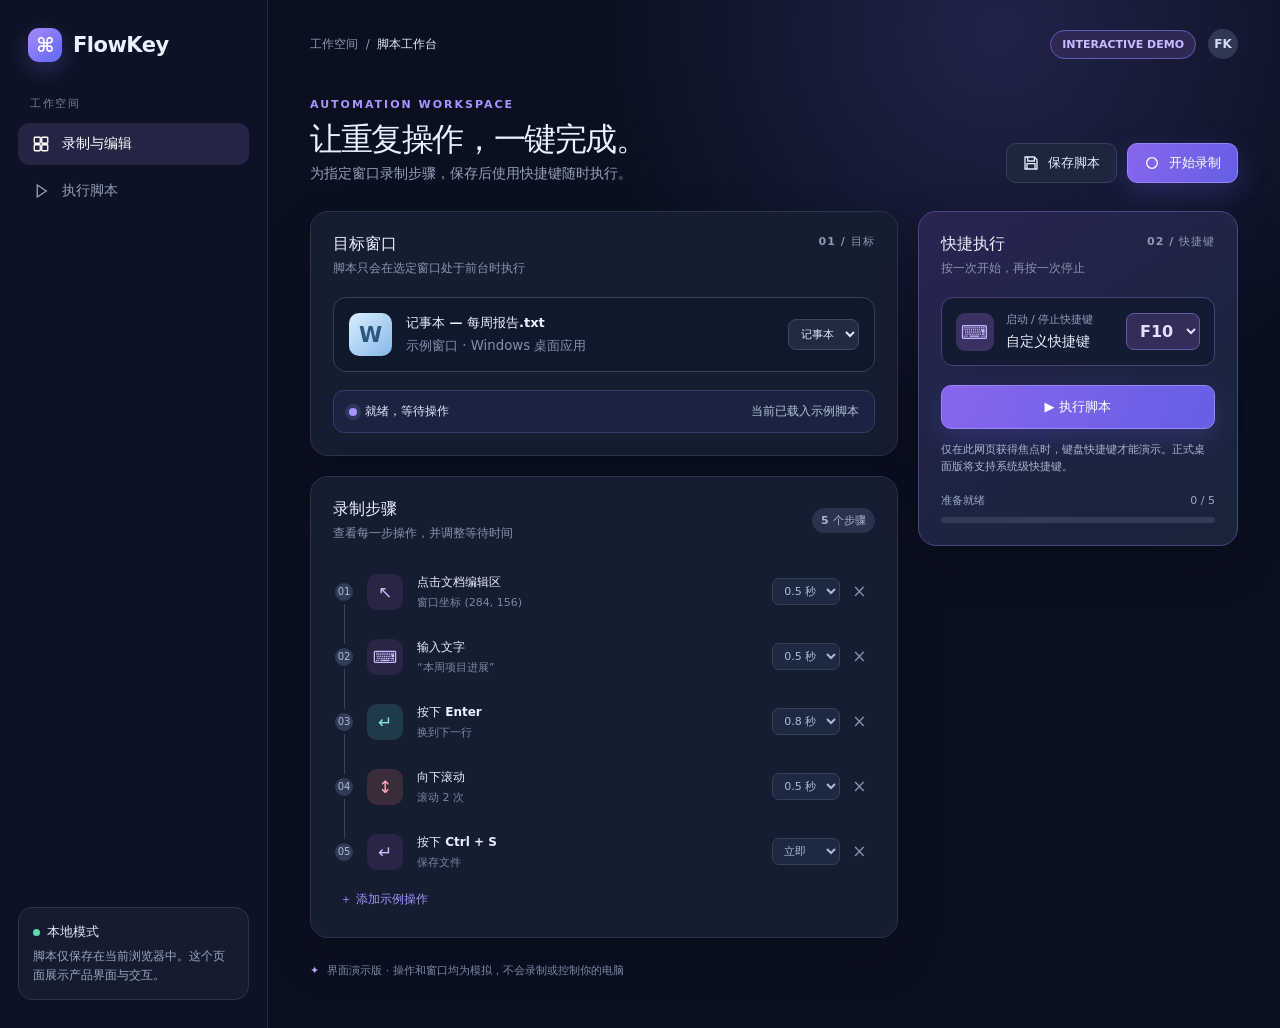
==== index.html @ 574c16bd "fix: capture cross-window key transitions without held-key repeats" ====
<!doctype html>
<html lang="zh-CN">
<head>
  <meta charset="utf-8">
  <meta name="viewport" content="width=device-width, initial-scale=1">
  <title>FlowKey · 窗口脚本录制 Demo</title>
  <style>
    :root{font-family:Inter,"Microsoft YaHei","PingFang SC",system-ui,sans-serif;color:#eaf0ff;background:#0b1020;font-synthesis:none}
    [hidden]{display:none!important}
    *{box-sizing:border-box}body{margin:0;min-width:320px}button,select,input{font:inherit}button{cursor:pointer}button:focus-visible,select:focus-visible,input:focus-visible{outline:2px solid #a793ff;outline-offset:3px}
    .app{min-height:100vh;display:grid;grid-template-columns:268px minmax(0,1fr);background:radial-gradient(circle at 78% 3%,#202349 0,transparent 28%),#0b1020}
    .sidebar{border-right:1px solid #232b42;padding:28px 18px;display:flex;flex-direction:column;background:#0d1324}
    .brand{display:flex;gap:11px;align-items:center;padding:0 10px 34px;font-size:21px;font-weight:800;letter-spacing:-.5px}.brand-icon{display:grid;place-items:center;width:34px;height:34px;border-radius:11px;background:linear-gradient(135deg,#a889ff,#5c69f2);box-shadow:0 8px 22px #7268e44d;color:white;font-size:20px}
    .nav-caption{color:#75809a;font-size:11px;font-weight:800;letter-spacing:1.5px;padding:0 12px 12px}.nav{display:flex;flex-direction:column;gap:5px}.nav button{border:0;background:transparent;color:#929eb7;text-align:left;padding:12px 14px;border-radius:11px;display:flex;align-items:center;gap:12px;font-size:14px}.nav button.active{color:#fff;background:#252444;font-weight:700}.nav button:hover{background:#1b2439;color:#fff}.nav svg{width:18px;height:18px;stroke:currentColor;fill:none;stroke-width:1.8}
    .sidebar-bottom{margin-top:auto;border:1px solid #2a344c;background:#151c30;border-radius:14px;padding:14px;color:#9aa6be;font-size:12px;line-height:1.6}.sidebar-bottom strong{display:block;color:#e7eafa;font-size:13px;margin-bottom:4px}.sidebar-bottom .dot{display:inline-block;width:7px;height:7px;border-radius:50%;background:#59dcb1;margin-right:7px}
    .sidebar-library{margin:25px 0 18px;min-height:0}.library-title{display:flex;align-items:center;justify-content:space-between;padding:0 10px 8px;color:#aeb9d0;font-size:12px;font-weight:800}.library-title button{border:1px solid #3e4869;background:#242d49;color:#d7c9ff;border-radius:8px;padding:3px 8px}.saved-scripts{display:flex;flex-direction:column;gap:5px;max-height:45vh;overflow:auto}.saved-script{width:100%;border:1px solid transparent;background:transparent;color:#a5b2cb;border-radius:10px;text-align:left;padding:10px 11px;cursor:pointer}.saved-script:hover{background:#1b2439;color:#fff}.saved-script.active{border-color:#6258a7;background:#292748;color:#f3efff}.saved-script strong{display:block;overflow:hidden;text-overflow:ellipsis;white-space:nowrap;font-size:12px}.saved-script small{display:block;color:#7888a7;margin-top:4px;font-size:10px}.library-empty{padding:11px;color:#7f8ca7;font-size:11px;line-height:1.5}.library-actions{display:flex;gap:6px;padding:8px 9px}.library-actions button{border:0;background:transparent;color:#a995ff;font-size:11px;cursor:pointer}
    main{max-width:1540px;width:100%;margin:auto;padding:29px 42px 50px}.topbar{display:flex;align-items:center;justify-content:space-between;margin-bottom:39px;color:#8b98b2;font-size:12px}.breadcrumb strong{color:#e9edfc;font-weight:600}.top-actions{display:flex;align-items:center;gap:12px}.demo-badge{border:1px solid #6259b5;color:#c9bcff;background:#2d2854;border-radius:100px;padding:7px 11px;font-size:11px;font-weight:700}.avatar{display:grid;place-items:center;width:30px;height:30px;border-radius:50%;background:#303954;color:#d4dcf4;font-weight:700}
    .title-row{display:flex;align-items:flex-end;justify-content:space-between;gap:22px;margin-bottom:28px}.eyebrow{color:#a995ff;font-size:11px;letter-spacing:2px;font-weight:800;text-transform:uppercase;margin:0 0 9px}h1{font-size:32px;letter-spacing:-1.4px;margin:0 0 7px;line-height:1.2}.subtitle{color:#95a1ba;font-size:14px;margin:0}.title-actions{display:flex;gap:10px;align-items:center}
    .button{height:40px;border:1px solid #364159;border-radius:10px;padding:0 16px;background:#1c263c;color:#e8edff;font-weight:700;font-size:13px;display:inline-flex;align-items:center;justify-content:center;gap:9px;white-space:nowrap;transition:transform .15s,background .15s,border-color .15s}.button:hover{transform:translateY(-1px);border-color:#6d73a5;background:#26324e}.button svg{width:16px;height:16px;stroke:currentColor;fill:none;stroke-width:2}.button.primary{background:linear-gradient(110deg,#8866ec,#645fe5);border-color:#9a85f7;color:#fff;box-shadow:0 10px 28px #6558e443}.button.primary:hover{background:linear-gradient(110deg,#9877fb,#7270f5)}.button.danger{background:#5d3046;border-color:#a5506e;color:#ffdce8}.button:disabled{opacity:.45;cursor:not-allowed;transform:none}
    .content{display:grid;grid-template-columns:minmax(0,1.65fr) minmax(300px,.9fr);gap:20px}.card{background:#151d30;border:1px solid #2a344b;border-radius:18px;box-shadow:0 20px 48px #05091438}.card.pad{padding:22px}.card-header{display:flex;align-items:flex-start;justify-content:space-between;gap:15px;margin-bottom:20px}.card-title{font-size:16px;font-weight:750;margin:0 0 5px}.card-note{font-size:12px;color:#8996af;margin:0}.card-label{font-size:11px;color:#8e9ab2;text-transform:uppercase;letter-spacing:1px;font-weight:750}
    .window-card{display:flex;align-items:center;gap:14px;background:#10192b;border:1px solid #35415a;border-radius:13px;padding:15px;margin-bottom:18px}.window-icon{width:43px;height:43px;border-radius:10px;background:linear-gradient(135deg,#d9edff,#84b9e9);color:#2d577d;display:grid;place-items:center;font-size:21px;font-weight:800}.window-meta{min-width:0;flex:1}.window-meta strong{display:block;font-size:13px;white-space:nowrap;overflow:hidden;text-overflow:ellipsis}.window-meta small{display:block;color:#8090ae;margin-top:5px}.window-card select{max-width:132px;background:#202b42;color:#dce6ff;border:1px solid #394964;border-radius:8px;padding:7px 8px;font-size:11px}
    .status-strip{display:flex;align-items:center;justify-content:space-between;gap:12px;padding:12px 15px;background:#1a2440;border:1px solid #333c6d;border-radius:11px;color:#b6c2dc;font-size:12px}.state-label{display:flex;align-items:center;gap:8px;font-weight:700;color:#e7eaff}.pulse{width:8px;height:8px;background:#a990ff;border-radius:50%;box-shadow:0 0 0 4px #a990ff27}.pulse.recording{background:#ff6b8a;box-shadow:0 0 0 4px #ff6b8a2e;animation:pulse 1.2s infinite}.pulse.running{background:#50dda9;box-shadow:0 0 0 4px #50dda92e;animation:pulse 1.2s infinite}@keyframes pulse{50%{opacity:.45;transform:scale(.8)}}
    .timeline{padding:22px}.timeline-top{display:flex;align-items:center;justify-content:space-between;margin-bottom:17px}.step-count{background:#29334b;color:#aab7d0;border-radius:100px;padding:5px 9px;font-size:11px;font-weight:700}.steps{display:flex;flex-direction:column;max-height:430px;overflow:auto;padding-right:3px}.step{display:grid;grid-template-columns:22px 38px minmax(0,1fr) auto;align-items:center;gap:12px;min-height:65px;position:relative}.step:before{content:"";position:absolute;width:1px;top:45px;bottom:-20px;left:11px;background:#37435d}.step:last-child:before{display:none}.step-number{width:22px;height:22px;border-radius:50%;background:#303b57;color:#adb9d0;font-size:10px;display:grid;place-items:center;z-index:1;border:2px solid #151d30}.step.current .step-number{background:#8a69f0;color:#fff}.step-icon{display:grid;place-items:center;width:36px;height:36px;border-radius:10px;color:#cdbdff;background:#292544;font-size:17px}.step:nth-child(3n) .step-icon{background:#1f3b49;color:#8ee4d2}.step:nth-child(4n) .step-icon{background:#3a2c3b;color:#ffabc1}.step-copy{min-width:0}.step-copy strong{display:block;font-size:12px;font-weight:700;white-space:nowrap;overflow:hidden;text-overflow:ellipsis}.step-copy small{display:block;color:#7988a6;margin-top:4px;font-size:11px}.step-tools{display:flex;align-items:center;gap:7px}.delay{border:1px solid #33415a;background:#1d2940;border-radius:7px;color:#aebbd3;font-size:11px;padding:5px 7px}.step-delete{border:0;color:#8390a9;background:none;font-size:17px;line-height:1;padding:5px}.step-delete:hover{color:#ff829e}
    .muted-link{border:0;background:transparent;color:#a995ff;font-weight:750;font-size:12px;padding:7px}.muted-link:hover{color:#d5c8ff}.empty{padding:32px;text-align:center;color:#8593ae;font-size:12px}
    .right{display:flex;flex-direction:column;gap:20px}.play-panel{background:linear-gradient(145deg,#292453,#1c2441 60%,#19243a);border-color:#4b467d}.hotkey-box{display:flex;align-items:center;gap:12px;background:#121b31;border:1px solid #494276;border-radius:12px;padding:14px;margin:19px 0}.hotkey-symbol{width:38px;height:38px;border-radius:9px;background:#393260;display:grid;place-items:center;color:#c7b5ff;font-size:19px}.hotkey-copy{flex:1}.hotkey-copy small{display:block;color:#919fbc;font-size:11px;margin-bottom:4px}.hotkey-copy strong{font-size:14px}.hotkey-box select{color:#e5dfff;background:#322d59;border:1px solid #62599f;padding:7px 9px;border-radius:8px;font-weight:700}.play-panel .button{width:100%;height:44px}.help{color:#a9b5cf;font-size:11px;line-height:1.55;margin:12px 0 0}
    .progress{display:flex;align-items:center;justify-content:space-between;margin-top:18px;font-size:11px;color:#99a9c7}.track{height:6px;border-radius:10px;background:#333b56;margin-top:9px;overflow:hidden}.track div{height:100%;width:0;background:linear-gradient(90deg,#8d6cf6,#60d8bd);border-radius:10px;transition:width .25s}
    .execution-layout{display:grid;grid-template-columns:minmax(0,1.45fr) minmax(300px,.8fr);gap:20px}.mode-grid{display:grid;grid-template-columns:repeat(3,minmax(0,1fr));gap:11px;margin:22px 0}.mode-choice{display:block;border:1px solid #35415a;border-radius:13px;background:#111a2e;padding:16px;cursor:pointer;min-height:108px}.mode-choice:has(input:checked){border-color:#a28cf9;background:#282548;box-shadow:0 0 0 1px #806aec55}.mode-choice input{accent-color:#a78bff}.mode-choice strong{display:block;margin:9px 0 4px;font-size:13px}.mode-choice small{color:#91a0bc;font-size:11px;line-height:1.4}.execution-fields{display:grid;grid-template-columns:1fr 1fr;gap:14px}.execution-fields label{display:block;color:#b6c3db;font-size:12px}.execution-fields input{display:block;width:100%;margin-top:8px;background:#1d2940;border:1px solid #44526d;color:#eaf0ff;border-radius:9px;padding:10px}.execution-fields input:disabled{opacity:.45}.execution-summary{padding:15px;background:#111a2e;border:1px solid #303d59;border-radius:11px;color:#b4c2dc;font-size:12px;line-height:1.6;margin-top:18px}.execution-script{padding:17px;border-radius:12px;border:1px solid #35415a;background:#10192b}.execution-script strong{display:block;font-size:16px}.execution-script small{display:block;color:#8897b3;margin-top:7px}.execution-window-picker{display:flex;align-items:center;gap:9px;margin-top:13px}.execution-window-picker select{min-width:0;flex:1;background:#202b42;color:#eaf0ff;border:1px solid #44526d;border-radius:9px;padding:9px}.execution-message{margin:13px 0 0;color:#c9d5ec;font-size:12px;line-height:1.5}.cycle-status{margin-top:18px;padding:14px;border-radius:11px;background:#151c32;color:#c9d4eb;font-size:12px}.cycle-status strong{display:block;font-size:16px;margin-top:5px;color:#e9e4ff}.compact-plan{color:#c4b5ff;font-size:12px;margin:12px 0}.execution-hotkey{width:100%;background:#322d59;color:#fff;border:1px solid #62599f;border-radius:9px;padding:9px;margin:14px 0}
    .flow-row{display:flex;align-items:flex-start;gap:11px;padding:10px 0}.flow-num{display:grid;place-items:center;background:#2a344d;border-radius:8px;width:25px;height:25px;flex:none;color:#c7b8ff;font-size:11px;font-weight:800}.flow-row strong{display:block;font-size:12px}.flow-row small{display:block;color:#8492ad;margin-top:3px;font-size:11px}.info{border-top:1px solid #2d3750;padding-top:14px;margin-top:10px;color:#8f9fba;font-size:11px;line-height:1.55}
    .footer-note{display:flex;align-items:center;gap:8px;color:#7989a6;font-size:11px;margin-top:25px}.footer-note span{color:#b5a5ff}.toast{position:fixed;bottom:25px;right:25px;background:#293751;color:#f2f5ff;border:1px solid #62759b;box-shadow:0 16px 35px #0007;border-radius:11px;padding:12px 17px;font-size:12px;z-index:10;opacity:0;transform:translateY(10px);pointer-events:none;transition:.2s}.toast.show{opacity:1;transform:none}
    .execution-layout{align-items:start}.execution-main{display:flex;flex-direction:column;gap:20px}.execution-plan .mode-grid{margin-top:0}.current-action{margin:0 0 15px;padding:14px 16px;border:1px solid #635592;background:#2a254a;border-radius:12px}.current-action strong{display:block;color:#e4d9ff;font-size:13px;line-height:1.55;margin-top:6px;overflow-wrap:anywhere}.execution-steps{max-height:380px}.execution-steps .step{padding:8px 10px;border-radius:10px;border:1px solid transparent;margin-bottom:4px;grid-template-columns:24px 36px minmax(0,1fr) auto}.execution-steps .step:before{display:none}.execution-steps .step.current{background:#332b56;border-color:#9f85ec;box-shadow:inset 3px 0 0 #b39bff}.execution-steps .step.current .step-copy strong{color:#f6eeff}.execution-steps .step-copy small{overflow-wrap:anywhere;white-space:normal;line-height:1.5}.execution-delay,.step-interval{color:#a7b6d0;font-size:10px;white-space:nowrap}.optional-target{margin-top:12px}.optional-target summary{font-size:11px;color:#a995ff;cursor:pointer}.nav button:disabled,.saved-script:disabled{opacity:.5;cursor:not-allowed}.mode-choice:has(input:disabled){opacity:.55;cursor:default}
    .recording-target-config{margin:0 0 16px}.recording-target-config label{display:block;font-size:12px;font-weight:700;color:#ccd6ed;margin-bottom:8px}.recording-target-config input,.recording-name-dialog input{width:100%;background:#10192b;border:1px solid #536183;border-radius:10px;color:#edf2ff;padding:11px 12px}.recording-target-config small{display:block;margin-top:8px;font-size:11px;color:#90a0bd;line-height:1.55}.recording-name-dialog{width:min(440px,calc(100vw - 32px));border:1px solid #7763b3;border-radius:18px;padding:26px;background:#182138;color:#ecf0ff;box-shadow:0 25px 80px #0009}.recording-name-dialog::backdrop{background:#050917b8}.recording-name-dialog h2{margin:0 0 12px;font-size:22px}.recording-name-dialog p{font-size:13px;line-height:1.65;color:#abb9d3}.recording-name-dialog label{display:block;font-size:12px;margin-bottom:8px}.recording-name-dialog .button{width:100%;margin-top:15px}.naming-error{min-height:20px;color:#ffabc1!important;margin-bottom:0!important}.step-tools .step-interval{min-width:85px;text-align:right}
    @media(max-width:1050px){main{padding:25px}.content,.execution-layout{grid-template-columns:1fr}.right{display:grid;grid-template-columns:1fr}.sidebar{width:220px;padding:22px 12px}.app{grid-template-columns:220px minmax(0,1fr)}.brand{padding:0 8px 27px}.nav button{padding:11px 9px}.sidebar-bottom{display:none}.saved-scripts{max-height:35vh}.topbar{margin-bottom:27px}}
    @media(max-width:650px){.app{display:block}.sidebar{width:auto;height:auto;border-right:0;border-bottom:1px solid #232b42;flex-direction:column;align-items:stretch;padding:10px 14px}.brand{padding:0 0 10px;margin-right:16px}.brand span{display:inline}.nav{flex-direction:row}.nav button{padding:10px}.sidebar-library{display:block;margin:8px 0}.saved-scripts{max-height:130px}.topbar{display:none}main{padding:24px 15px}.title-row{display:block}.title-actions{margin-top:18px;flex-wrap:wrap}.right{display:flex}.mode-grid,.execution-fields{grid-template-columns:1fr}.window-card{flex-wrap:wrap}.window-card select{max-width:none;width:100%}h1{font-size:27px}.card.pad,.timeline{padding:18px}.step{grid-template-columns:22px 32px minmax(0,1fr) auto;gap:7px}.step-icon{width:31px;height:31px}.step-copy strong{max-width:140px}}
  </style>
</head>
<body>
  <div class="app">
    <aside class="sidebar" aria-label="主导航">
      <div class="brand"><div class="brand-icon">⌘</div><span>FlowKey</span></div>
      <div class="nav-caption">工作空间</div>
      <nav class="nav">
        <button class="active" id="nav-editor" type="button" aria-current="page"><svg viewBox="0 0 24 24"><rect x="3" y="3" width="8" height="8" rx="1"/><rect x="13" y="3" width="8" height="8" rx="1"/><rect x="3" y="13" width="8" height="8" rx="1"/><rect x="13" y="13" width="8" height="8" rx="1"/></svg><span>录制与编辑</span></button>
        <button id="nav-execution" type="button" data-toast="执行设置请在桌面版打开。"><svg viewBox="0 0 24 24"><path d="m7 4 12 8-12 8V4Z"/></svg><span>执行脚本</span></button>
      </nav>
      <div class="sidebar-library" id="sidebar-library" hidden><div class="library-title"><span>已保存脚本</span><span id="library-count">0</span></div><div class="saved-scripts" id="saved-scripts"></div><div class="library-actions"><button id="delete-script" type="button">删除当前脚本</button></div></div>
      <div class="sidebar-bottom"><strong><span class="dot"></span>本地模式</strong>脚本仅保存在当前浏览器中。这个页面展示产品界面与交互。</div>
    </aside>
    <main>
      <div class="topbar"><div class="breadcrumb">工作空间&nbsp; / &nbsp;<strong>脚本工作台</strong></div><div class="top-actions"><span class="demo-badge">INTERACTIVE DEMO</span><span class="avatar">FK</span></div></div>
      <div id="workspace-view"><div class="title-row">
        <div><p class="eyebrow">AUTOMATION WORKSPACE</p><h1>让重复操作，一键完成。</h1><p class="subtitle" id="recording-subtitle">为指定窗口录制步骤，保存后使用快捷键随时执行。</p></div>
        <div class="title-actions"><button class="button" id="new-editor-script" type="button" hidden>＋ 新建脚本</button><button class="button" id="load-button" type="button" hidden>重新载入</button><button class="button" id="save-button" type="button"><svg viewBox="0 0 24 24"><path d="M5 3h12l4 4v14H3V3h2Zm2 0v6h10V3M6 21v-8h12v8"/></svg>保存脚本</button><button class="button" id="restart-admin" type="button" hidden>以管理员模式重新开启</button><button class="button" id="finish-button" type="button" hidden>结束录制</button><button class="button" id="pause-button" type="button" hidden>暂停录制</button><button class="button primary" id="record-button" type="button"><svg viewBox="0 0 24 24"><circle cx="12" cy="12" r="8"/></svg><span>开始录制</span></button></div>
      </div>
      <div class="content">
        <div>
          <section class="card pad" aria-labelledby="target-title">
            <div class="card-header"><div><h2 class="card-title" id="target-title">目标窗口</h2><p class="card-note" id="recording-target-note">脚本只会在选定窗口处于前台时执行</p></div><span class="card-label">01 / 目标</span></div>
            <div class="recording-target-config" id="recording-target-config" hidden><label for="recording-window-title">要录制的窗口名称</label><input id="recording-window-title" type="text" list="recording-window-options" maxlength="1024" autocomplete="off" aria-describedby="recording-window-hint" placeholder="输入或选择完整窗口名称"><datalist id="recording-window-options"></datalist><small id="recording-window-hint">名称须与窗口标题完全一致（包括空格和标点）。设置后切到该窗口，按快捷键开始或结束录制。</small></div>
            <div class="window-card" id="recording-window-card"><div class="window-icon" aria-hidden="true">W</div><div class="window-meta"><strong id="window-name">记事本 — 每周报告.txt</strong><small>示例窗口 · Windows 桌面应用</small></div><select id="window-select" aria-label="选择示例窗口"><option value="记事本 — 每周报告.txt">记事本</option><option value="浏览器 — 工作台">浏览器</option><option value="Excel — 任务清单.xlsx">Excel</option></select><button class="muted-link" id="refresh-windows" type="button" hidden>刷新</button></div>
            <div id="script-name-row" hidden style="margin-bottom:16px;color:#9ba9c2;font-size:12px"><label for="script-name">脚本名称</label> <input id="script-name" maxlength="100" style="margin-left:10px;background:#202b42;color:#eaf0ff;border:1px solid #394964;border-radius:8px;padding:6px 9px" /></div>
            <p id="recording-access-warning" role="alert" hidden></p><div class="status-strip"><div class="state-label"><span class="pulse" id="status-dot"></span><span id="status-text">就绪，等待操作</span></div><span id="status-hint">当前已载入示例脚本</span></div>
          </section>
          <section class="card timeline" aria-labelledby="steps-title" style="margin-top:20px">
            <div class="timeline-top"><div><h2 class="card-title" id="steps-title">录制步骤</h2><p class="card-note">查看每一步操作，并调整等待时间</p></div><span class="step-count" id="step-count">0 个步骤</span></div>
            <div class="steps" id="steps" aria-live="polite"></div>
            <button class="muted-link" id="add-step" type="button">＋ 添加示例操作</button><button class="muted-link" id="add-text" type="button" hidden>＋ 添加文字步骤</button>
          </section>
        </div>
        <div class="right">
          <section class="card pad play-panel" aria-labelledby="run-title">
            <div class="card-header"><div><h2 class="card-title" id="run-title">快捷执行</h2><p class="card-note" id="recording-shortcut-note">按一次开始，再按一次停止</p></div><span class="card-label">02 / 快捷键</span></div>
            <div class="hotkey-box"><div class="hotkey-symbol">⌨</div><div class="hotkey-copy"><small>启动 / 停止快捷键</small><strong>自定义快捷键</strong></div><select id="hotkey-select" aria-label="选择执行快捷键"><option>F10</option><option>F12</option><option>F8</option><option>F9</option></select></div>
            <p class="compact-plan" id="plan-summary" hidden>单次执行</p><button class="button primary" id="run-button" type="button">▶&nbsp; 执行脚本</button><button class="muted-link" id="open-execution" type="button" hidden>调整执行方式与间隔 →</button><p class="help">仅在此网页获得焦点时，键盘快捷键才能演示。正式桌面版将支持系统级快捷键。</p>
            <div id="recording-progress"><div class="progress"><span id="progress-label">准备就绪</span><span id="progress-fraction">0 / 0</span></div><div class="track"><div id="progress-fill"></div></div></div>
          </section>
        </div>
      </div></div>
      <div id="execution-view" hidden>
        <div class="title-row"><div><p class="eyebrow">RUN WORKSPACE</p><h1>执行脚本</h1><p class="subtitle">从左侧选择脚本，在目标窗口按快捷键启动；每个执行步骤都会即时高亮。</p></div><div class="title-actions"><button class="button primary" id="execution-start" type="button">▶ 开始执行</button></div></div>
        <div class="execution-layout">
          <div class="execution-main">
          <section class="card timeline" aria-labelledby="execution-steps-title">
            <div class="timeline-top"><div><h2 class="card-title" id="execution-steps-title">执行步骤</h2><p class="card-note" id="execution-script-name">请选择已保存的脚本</p></div><span class="step-count" id="execution-step-count">0 个步骤</span></div>
            <div class="current-action" role="status" aria-live="polite"><span class="card-label">当前动作</span><strong id="execution-current-action">等待选择脚本</strong></div>
            <div class="steps execution-steps" id="execution-steps" aria-label="脚本执行步骤"></div>
          </section>
          <section class="card pad execution-plan" aria-labelledby="execution-title"><div class="card-header"><div><h2 class="card-title" id="execution-title">运行方式</h2><p class="card-note">调整后自动应用于当前脚本</p></div><span class="card-label">执行设置</span></div>
            <div class="mode-grid" role="radiogroup" aria-label="执行方式">
              <label class="mode-choice"><input id="mode-once" type="radio" name="execution-mode" value="Once" checked><strong>只执行一次</strong><small>从第一步到最后一步，完成后停止。</small></label>
              <label class="mode-choice"><input id="mode-count" type="radio" name="execution-mode" value="Count"><strong>指定次数</strong><small>按设定次数运行，每轮从头开始。</small></label>
              <label class="mode-choice"><input id="mode-continuous" type="radio" name="execution-mode" value="Continuous"><strong>持续执行</strong><small>重复运行，直到再次按快捷键停止。</small></label>
            </div>
            <div class="execution-fields"><label for="repeat-count">执行次数<input id="repeat-count" type="number" min="1" max="10000" value="1"></label><label for="repeat-interval">轮次间隔（毫秒）<input id="repeat-interval" type="number" min="100" max="60000" step="100" value="1000"></label></div>
            <div class="execution-summary" id="execution-description">脚本将执行一次。</div>
          </section>
          </div>
          <section class="card pad play-panel" aria-labelledby="execution-shortcut-title"><div class="card-header"><div><h2 class="card-title" id="execution-shortcut-title">快捷键与进度</h2><p class="card-note">按一次启动，再按一次停止</p></div><span class="card-label">02 / 控制</span></div>
            <label class="card-label" for="execution-hotkey">当前脚本快捷键</label><select id="execution-hotkey" class="execution-hotkey" aria-label="执行快捷键"><option>F10</option><option>F8</option><option>F9</option><option>F11</option></select>
            <div class="execution-script"><small id="execution-target">在目标窗口按快捷键，即可确认窗口并执行</small><details class="optional-target"><summary>手动指定目标窗口（可选）</summary><div class="execution-window-picker"><select id="execution-window-select" aria-label="选择执行目标窗口"><option value="">自动使用快捷键所在窗口</option></select><button class="muted-link" id="execution-refresh-windows" type="button">刷新</button></div></details><p class="execution-message" id="execution-message" role="status" aria-live="polite"></p></div>
            <p class="help" id="execution-help">在目标窗口按快捷键开始，再按一次停止。</p><div class="cycle-status"><span>当前轮次</span><strong id="cycle-number">—</strong></div>
            <div class="progress"><span id="execution-progress-label">准备就绪</span><span id="execution-progress-fraction">0 / 0</span></div><div class="track"><div id="execution-progress-fill"></div></div>
          </section>
        </div>
      </div>
      <div class="footer-note"><span>✦</span> 界面演示版 · 操作和窗口均为模拟，不会录制或控制你的电脑</div>
    </main>
  </div>
  <dialog id="recording-name-dialog" class="recording-name-dialog" aria-labelledby="recording-name-title" aria-describedby="recording-name-description"><h2 id="recording-name-title">为录制脚本命名</h2><p id="recording-name-description">录制已结束。请输入脚本名称并确认，保存后即可在脚本库中执行。</p><label for="recording-name-input">脚本名称</label><input id="recording-name-input" type="text" maxlength="100" autocomplete="off" placeholder="例如：每日报表填写" aria-describedby="recording-name-error"><p id="recording-name-error" class="naming-error" role="alert"></p><button id="recording-name-confirm" class="button primary" type="button">确认并保存</button><button id="recording-name-discard" class="muted-link" type="button">放弃本次录制</button></dialog>
  <div class="toast" id="toast" role="status" aria-live="polite"></div>
  <script src="app.js"></script>
  <script src="desktop.js"></script>
</body>
</html>
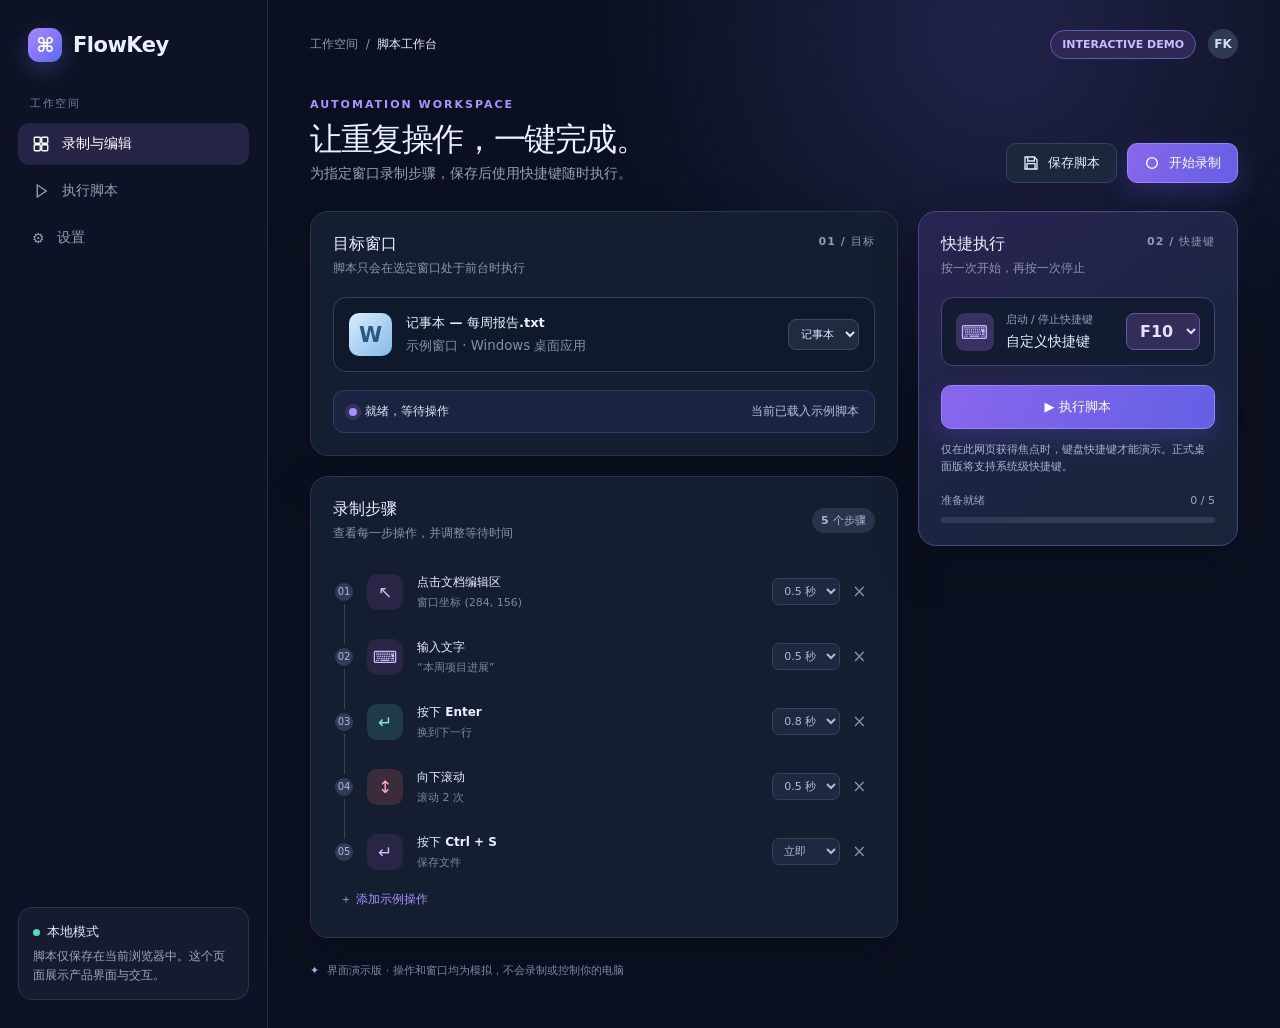
==== commit 4e58a363: "feat: configure execution window switching and return flow" ====
--- a/index.html
+++ b/index.html
@@ -41,6 +41,7 @@
       <nav class="nav">
         <button class="active" id="nav-editor" type="button" aria-current="page"><svg viewBox="0 0 24 24"><rect x="3" y="3" width="8" height="8" rx="1"/><rect x="13" y="3" width="8" height="8" rx="1"/><rect x="3" y="13" width="8" height="8" rx="1"/><rect x="13" y="13" width="8" height="8" rx="1"/></svg><span>录制与编辑</span></button>
         <button id="nav-execution" type="button" data-toast="执行设置请在桌面版打开。"><svg viewBox="0 0 24 24"><path d="m7 4 12 8-12 8V4Z"/></svg><span>执行脚本</span></button>
+        <button id="nav-settings" type="button"><span aria-hidden="true">⚙</span><span>设置</span></button>
       </nav>
       <div class="sidebar-library" id="sidebar-library" hidden><div class="library-title"><span>已保存脚本</span><span id="library-count">0</span></div><div class="saved-scripts" id="saved-scripts"></div><div class="library-actions"><button id="delete-script" type="button">删除当前脚本</button></div></div>
       <div class="sidebar-bottom"><strong><span class="dot"></span>本地模式</strong>脚本仅保存在当前浏览器中。这个页面展示产品界面与交互。</div>
@@ -96,12 +97,32 @@
           </div>
           <section class="card pad play-panel" aria-labelledby="execution-shortcut-title"><div class="card-header"><div><h2 class="card-title" id="execution-shortcut-title">快捷键与进度</h2><p class="card-note">按一次启动，再按一次停止</p></div><span class="card-label">02 / 控制</span></div>
             <label class="card-label" for="execution-hotkey">当前脚本快捷键</label><select id="execution-hotkey" class="execution-hotkey" aria-label="执行快捷键"><option>F10</option><option>F8</option><option>F9</option><option>F11</option></select>
-            <div class="execution-script"><small id="execution-target">在目标窗口按快捷键，即可确认窗口并执行</small><details class="optional-target"><summary>手动指定目标窗口（可选）</summary><div class="execution-window-picker"><select id="execution-window-select" aria-label="选择执行目标窗口"><option value="">自动使用快捷键所在窗口</option></select><button class="muted-link" id="execution-refresh-windows" type="button">刷新</button></div></details><p class="execution-message" id="execution-message" role="status" aria-live="polite"></p></div>
+            <div class="execution-script"><small id="execution-target">在目标窗口按快捷键，即可确认窗口并执行</small><details class="optional-target" id="execution-optional-target"><summary>手动指定目标窗口（可选）</summary><div class="execution-window-picker"><select id="execution-window-select" aria-label="选择执行目标窗口"><option value="">自动使用快捷键所在窗口</option></select><button class="muted-link" id="execution-refresh-windows" type="button">刷新</button></div></details><p class="execution-message" id="execution-message" role="status" aria-live="polite"></p></div>
             <p class="help" id="execution-help">在目标窗口按快捷键开始，再按一次停止。</p><div class="cycle-status"><span>当前轮次</span><strong id="cycle-number">—</strong></div>
             <div class="progress"><span id="execution-progress-label">准备就绪</span><span id="execution-progress-fraction">0 / 0</span></div><div class="track"><div id="execution-progress-fill"></div></div>
           </section>
         </div>
       </div>
+      <section id="settings-view" hidden aria-labelledby="settings-title">
+        <div class="title-row"><div><p class="eyebrow">PREFERENCES</p><h1 id="settings-title">设置</h1><p class="subtitle">让脚本按你的习惯开始与结束。设置适用于所有脚本。</p></div></div>
+        <section class="card pad" aria-labelledby="flow-title">
+          <div class="card-header"><div><h2 class="card-title" id="flow-title">执行时的窗口切换</h2><p class="card-note">分别选择开始与结束方式，自由组合。</p></div></div>
+          <h3 class="card-title">开始执行时</h3>
+          <div class="mode-grid" style="grid-template-columns:repeat(2,minmax(0,1fr))" role="radiogroup" aria-label="开始执行时">
+            <label class="mode-choice"><input id="flow-manual" type="radio" name="flow-start" checked><strong>我来切换窗口</strong><small>按开始执行后等待，切到目标窗口才运行。</small></label>
+            <label class="mode-choice"><input id="flow-auto" type="radio" name="flow-start"><strong>自动切到指定窗口</strong><small>按开始执行，FlowKey 帮你切换并运行。</small></label>
+          </div>
+          <div id="flow-target-panel" class="execution-script" hidden><label for="flow-target">指定窗口</label><div class="execution-window-picker"><select id="flow-target"><option value="">请选择已打开的窗口</option></select><button class="muted-link" id="flow-refresh" type="button">刷新窗口</button></div><p class="card-note" id="flow-target-note">请先打开要操作的程序。</p></div>
+          <h3 class="card-title" style="margin-top:26px">执行结束或停止后</h3>
+          <div class="mode-grid" style="grid-template-columns:repeat(2,minmax(0,1fr))" role="radiogroup" aria-label="执行结束后">
+            <label class="mode-choice"><input id="flow-return" type="radio" name="flow-end"><strong>回到 FlowKey</strong><small>查看执行结果，方便继续操作。</small></label>
+            <label class="mode-choice"><input id="flow-stay" type="radio" name="flow-end" checked><strong>保持当前窗口</strong><small>结束后不切换，继续使用目标程序。</small></label>
+          </div>
+          <div class="execution-summary" style="margin-top:24px"><strong>你的操作流程</strong><p id="flow-preview" aria-live="polite"></p></div>
+          <p class="card-note" id="flow-save-status" role="status"></p>
+          <p class="card-note">持续执行会在按停止后按此设置处理。目标窗口关闭或切换失败时，不会向其他窗口发送按键。</p>
+        </section>
+      </section>
       <div class="footer-note"><span>✦</span> 界面演示版 · 操作和窗口均为模拟，不会录制或控制你的电脑</div>
     </main>
   </div>
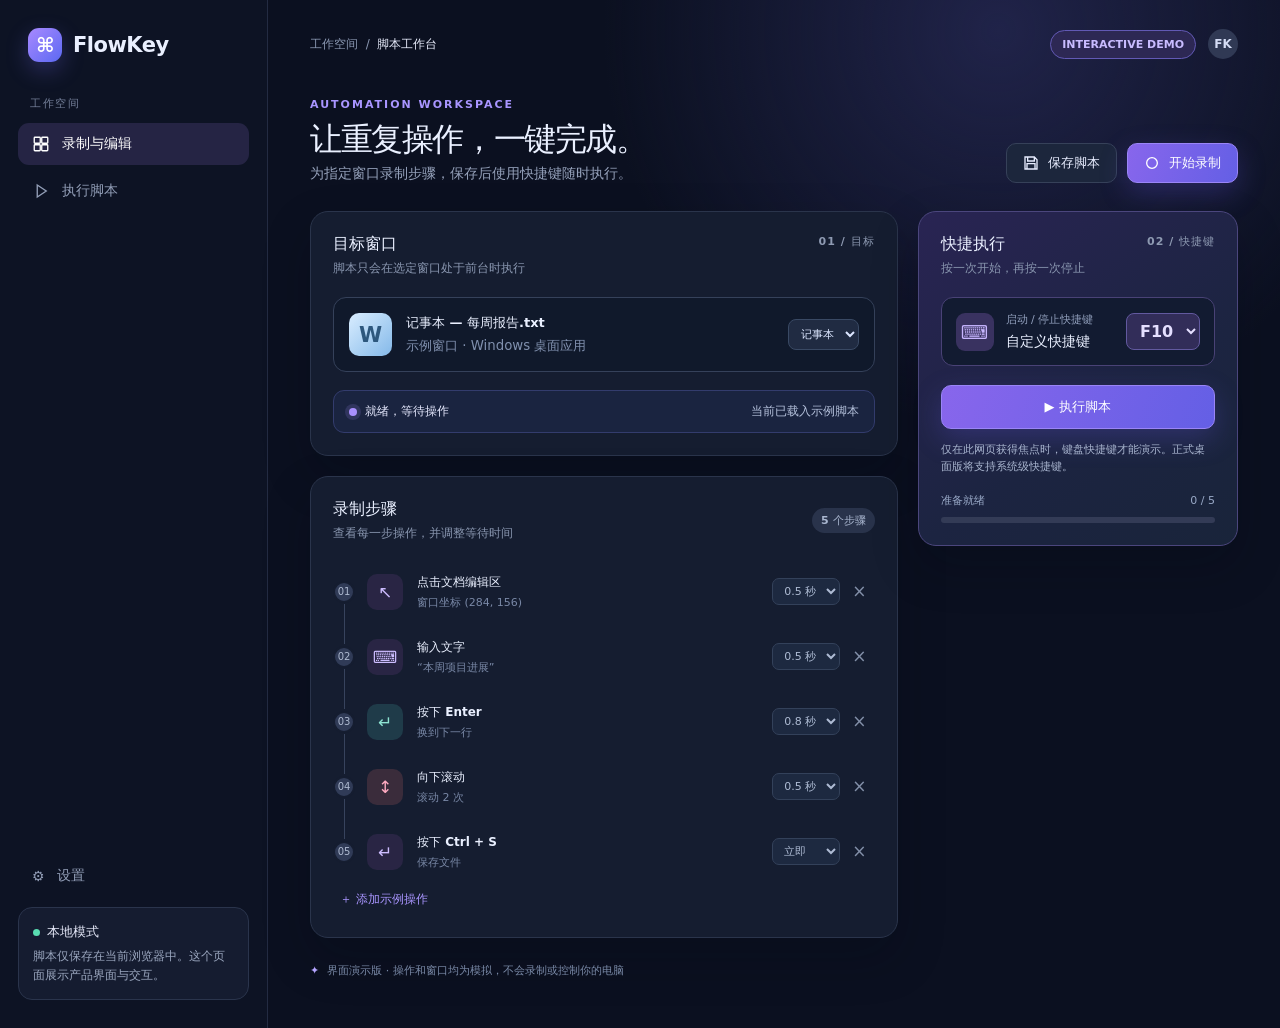
==== commit af124b26: "fix: place settings above sidebar footer and clarify switching feedback" ====
--- a/index.html
+++ b/index.html
@@ -12,7 +12,7 @@
     .sidebar{border-right:1px solid #232b42;padding:28px 18px;display:flex;flex-direction:column;background:#0d1324}
     .brand{display:flex;gap:11px;align-items:center;padding:0 10px 34px;font-size:21px;font-weight:800;letter-spacing:-.5px}.brand-icon{display:grid;place-items:center;width:34px;height:34px;border-radius:11px;background:linear-gradient(135deg,#a889ff,#5c69f2);box-shadow:0 8px 22px #7268e44d;color:white;font-size:20px}
     .nav-caption{color:#75809a;font-size:11px;font-weight:800;letter-spacing:1.5px;padding:0 12px 12px}.nav{display:flex;flex-direction:column;gap:5px}.nav button{border:0;background:transparent;color:#929eb7;text-align:left;padding:12px 14px;border-radius:11px;display:flex;align-items:center;gap:12px;font-size:14px}.nav button.active{color:#fff;background:#252444;font-weight:700}.nav button:hover{background:#1b2439;color:#fff}.nav svg{width:18px;height:18px;stroke:currentColor;fill:none;stroke-width:1.8}
-    .sidebar-bottom{margin-top:auto;border:1px solid #2a344c;background:#151c30;border-radius:14px;padding:14px;color:#9aa6be;font-size:12px;line-height:1.6}.sidebar-bottom strong{display:block;color:#e7eafa;font-size:13px;margin-bottom:4px}.sidebar-bottom .dot{display:inline-block;width:7px;height:7px;border-radius:50%;background:#59dcb1;margin-right:7px}
+    .sidebar-settings{margin-top:auto;margin-bottom:10px;padding-top:16px}.sidebar-bottom{margin-top:0;border:1px solid #2a344c;background:#151c30;border-radius:14px;padding:14px;color:#9aa6be;font-size:12px;line-height:1.6}.sidebar-bottom strong{display:block;color:#e7eafa;font-size:13px;margin-bottom:4px}.sidebar-bottom .dot{display:inline-block;width:7px;height:7px;border-radius:50%;background:#59dcb1;margin-right:7px}
     .sidebar-library{margin:25px 0 18px;min-height:0}.library-title{display:flex;align-items:center;justify-content:space-between;padding:0 10px 8px;color:#aeb9d0;font-size:12px;font-weight:800}.library-title button{border:1px solid #3e4869;background:#242d49;color:#d7c9ff;border-radius:8px;padding:3px 8px}.saved-scripts{display:flex;flex-direction:column;gap:5px;max-height:45vh;overflow:auto}.saved-script{width:100%;border:1px solid transparent;background:transparent;color:#a5b2cb;border-radius:10px;text-align:left;padding:10px 11px;cursor:pointer}.saved-script:hover{background:#1b2439;color:#fff}.saved-script.active{border-color:#6258a7;background:#292748;color:#f3efff}.saved-script strong{display:block;overflow:hidden;text-overflow:ellipsis;white-space:nowrap;font-size:12px}.saved-script small{display:block;color:#7888a7;margin-top:4px;font-size:10px}.library-empty{padding:11px;color:#7f8ca7;font-size:11px;line-height:1.5}.library-actions{display:flex;gap:6px;padding:8px 9px}.library-actions button{border:0;background:transparent;color:#a995ff;font-size:11px;cursor:pointer}
     main{max-width:1540px;width:100%;margin:auto;padding:29px 42px 50px}.topbar{display:flex;align-items:center;justify-content:space-between;margin-bottom:39px;color:#8b98b2;font-size:12px}.breadcrumb strong{color:#e9edfc;font-weight:600}.top-actions{display:flex;align-items:center;gap:12px}.demo-badge{border:1px solid #6259b5;color:#c9bcff;background:#2d2854;border-radius:100px;padding:7px 11px;font-size:11px;font-weight:700}.avatar{display:grid;place-items:center;width:30px;height:30px;border-radius:50%;background:#303954;color:#d4dcf4;font-weight:700}
     .title-row{display:flex;align-items:flex-end;justify-content:space-between;gap:22px;margin-bottom:28px}.eyebrow{color:#a995ff;font-size:11px;letter-spacing:2px;font-weight:800;text-transform:uppercase;margin:0 0 9px}h1{font-size:32px;letter-spacing:-1.4px;margin:0 0 7px;line-height:1.2}.subtitle{color:#95a1ba;font-size:14px;margin:0}.title-actions{display:flex;gap:10px;align-items:center}
@@ -41,9 +41,9 @@
       <nav class="nav">
         <button class="active" id="nav-editor" type="button" aria-current="page"><svg viewBox="0 0 24 24"><rect x="3" y="3" width="8" height="8" rx="1"/><rect x="13" y="3" width="8" height="8" rx="1"/><rect x="3" y="13" width="8" height="8" rx="1"/><rect x="13" y="13" width="8" height="8" rx="1"/></svg><span>录制与编辑</span></button>
         <button id="nav-execution" type="button" data-toast="执行设置请在桌面版打开。"><svg viewBox="0 0 24 24"><path d="m7 4 12 8-12 8V4Z"/></svg><span>执行脚本</span></button>
-        <button id="nav-settings" type="button"><span aria-hidden="true">⚙</span><span>设置</span></button>
       </nav>
       <div class="sidebar-library" id="sidebar-library" hidden><div class="library-title"><span>已保存脚本</span><span id="library-count">0</span></div><div class="saved-scripts" id="saved-scripts"></div><div class="library-actions"><button id="delete-script" type="button">删除当前脚本</button></div></div>
+      <nav class="nav sidebar-settings" aria-label="应用设置"><button id="nav-settings" type="button"><span aria-hidden="true">⚙</span><span>设置</span></button></nav>
       <div class="sidebar-bottom"><strong><span class="dot"></span>本地模式</strong>脚本仅保存在当前浏览器中。这个页面展示产品界面与交互。</div>
     </aside>
     <main>
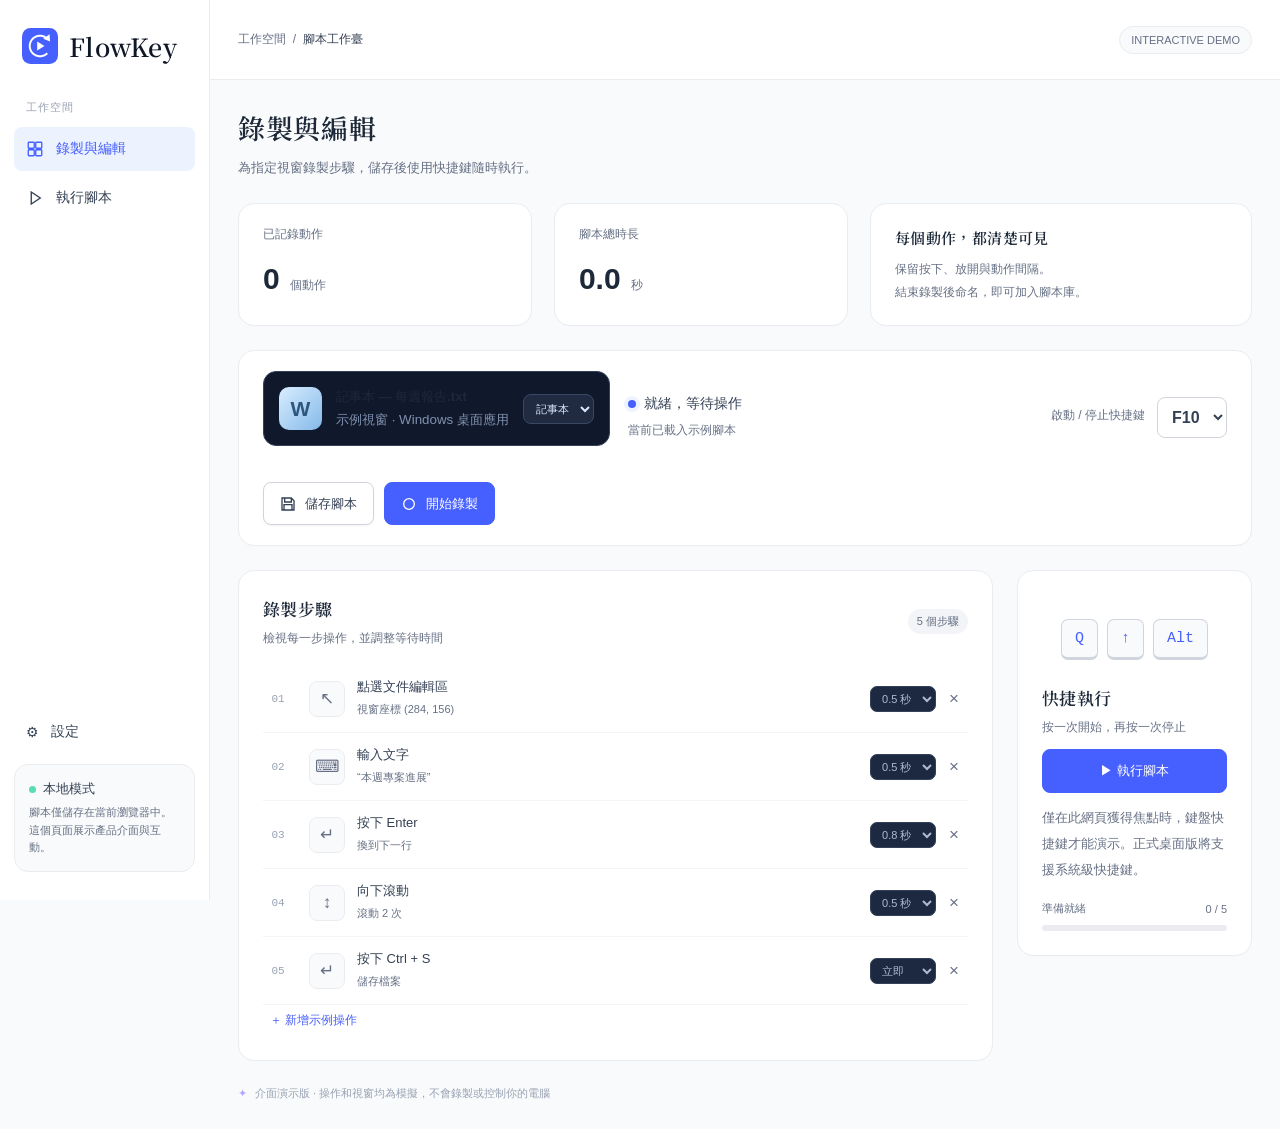
==== commit ffeac001: "Restore TailAdmin demo and release matching Traditional Chinese desktop UI" ====
--- a/index.html
+++ b/index.html
@@ -1,10 +1,11 @@
-<!doctype html>
-<html lang="zh-CN">
+<!DOCTYPE html>
+
+<html lang="zh-Hant">
 <head>
-  <meta charset="utf-8">
-  <meta name="viewport" content="width=device-width, initial-scale=1">
-  <title>FlowKey · 窗口脚本录制 Demo</title>
-  <style>
+<meta charset="utf-8"/>
+<meta content="width=device-width, initial-scale=1" name="viewport"/>
+<title>FlowKey · 鍵盤腳本工作臺</title>
+<style>
     :root{font-family:Inter,"Microsoft YaHei","PingFang SC",system-ui,sans-serif;color:#eaf0ff;background:#0b1020;font-synthesis:none}
     [hidden]{display:none!important}
     *{box-sizing:border-box}body{margin:0;min-width:320px}button,select,input{font:inherit}button{cursor:pointer}button:focus-visible,select:focus-visible,input:focus-visible{outline:2px solid #a793ff;outline-offset:3px}
@@ -32,103 +33,93 @@
     @media(max-width:1050px){main{padding:25px}.content,.execution-layout{grid-template-columns:1fr}.right{display:grid;grid-template-columns:1fr}.sidebar{width:220px;padding:22px 12px}.app{grid-template-columns:220px minmax(0,1fr)}.brand{padding:0 8px 27px}.nav button{padding:11px 9px}.sidebar-bottom{display:none}.saved-scripts{max-height:35vh}.topbar{margin-bottom:27px}}
     @media(max-width:650px){.app{display:block}.sidebar{width:auto;height:auto;border-right:0;border-bottom:1px solid #232b42;flex-direction:column;align-items:stretch;padding:10px 14px}.brand{padding:0 0 10px;margin-right:16px}.brand span{display:inline}.nav{flex-direction:row}.nav button{padding:10px}.sidebar-library{display:block;margin:8px 0}.saved-scripts{max-height:130px}.topbar{display:none}main{padding:24px 15px}.title-row{display:block}.title-actions{margin-top:18px;flex-wrap:wrap}.right{display:flex}.mode-grid,.execution-fields{grid-template-columns:1fr}.window-card{flex-wrap:wrap}.window-card select{max-width:none;width:100%}h1{font-size:27px}.card.pad,.timeline{padding:18px}.step{grid-template-columns:22px 32px minmax(0,1fr) auto;gap:7px}.step-icon{width:31px;height:31px}.step-copy strong{max-width:140px}}
   </style>
-</head>
+<link href="desktop-ui.css" rel="stylesheet"/><link href="branding.css" rel="stylesheet"/></head>
 <body>
-  <div class="app">
-    <aside class="sidebar" aria-label="主导航">
-      <div class="brand"><div class="brand-icon">⌘</div><span>FlowKey</span></div>
-      <div class="nav-caption">工作空间</div>
-      <nav class="nav">
-        <button class="active" id="nav-editor" type="button" aria-current="page"><svg viewBox="0 0 24 24"><rect x="3" y="3" width="8" height="8" rx="1"/><rect x="13" y="3" width="8" height="8" rx="1"/><rect x="3" y="13" width="8" height="8" rx="1"/><rect x="13" y="13" width="8" height="8" rx="1"/></svg><span>录制与编辑</span></button>
-        <button id="nav-execution" type="button" data-toast="执行设置请在桌面版打开。"><svg viewBox="0 0 24 24"><path d="m7 4 12 8-12 8V4Z"/></svg><span>执行脚本</span></button>
-      </nav>
-      <div class="sidebar-library" id="sidebar-library" hidden><div class="library-title"><span>已保存脚本</span><span id="library-count">0</span></div><div class="saved-scripts" id="saved-scripts"></div><div class="library-actions"><button id="delete-script" type="button">删除当前脚本</button></div></div>
-      <nav class="nav sidebar-settings" aria-label="应用设置"><button id="nav-settings" type="button"><span aria-hidden="true">⚙</span><span>设置</span></button></nav>
-      <div class="sidebar-bottom"><strong><span class="dot"></span>本地模式</strong>脚本仅保存在当前浏览器中。这个页面展示产品界面与交互。</div>
-    </aside>
-    <main>
-      <div class="topbar"><div class="breadcrumb">工作空间&nbsp; / &nbsp;<strong>脚本工作台</strong></div><div class="top-actions"><span class="demo-badge">INTERACTIVE DEMO</span><span class="avatar">FK</span></div></div>
-      <div id="workspace-view"><div class="title-row">
-        <div><p class="eyebrow">AUTOMATION WORKSPACE</p><h1>让重复操作，一键完成。</h1><p class="subtitle" id="recording-subtitle">为指定窗口录制步骤，保存后使用快捷键随时执行。</p></div>
-        <div class="title-actions"><button class="button" id="new-editor-script" type="button" hidden>＋ 新建脚本</button><button class="button" id="load-button" type="button" hidden>重新载入</button><button class="button" id="save-button" type="button"><svg viewBox="0 0 24 24"><path d="M5 3h12l4 4v14H3V3h2Zm2 0v6h10V3M6 21v-8h12v8"/></svg>保存脚本</button><button class="button" id="restart-admin" type="button" hidden>以管理员模式重新开启</button><button class="button" id="finish-button" type="button" hidden>结束录制</button><button class="button" id="pause-button" type="button" hidden>暂停录制</button><button class="button primary" id="record-button" type="button"><svg viewBox="0 0 24 24"><circle cx="12" cy="12" r="8"/></svg><span>开始录制</span></button></div>
-      </div>
-      <div class="content">
-        <div>
-          <section class="card pad" aria-labelledby="target-title">
-            <div class="card-header"><div><h2 class="card-title" id="target-title">目标窗口</h2><p class="card-note" id="recording-target-note">脚本只会在选定窗口处于前台时执行</p></div><span class="card-label">01 / 目标</span></div>
-            <div class="recording-target-config" id="recording-target-config" hidden><label for="recording-window-title">要录制的窗口名称</label><input id="recording-window-title" type="text" list="recording-window-options" maxlength="1024" autocomplete="off" aria-describedby="recording-window-hint" placeholder="输入或选择完整窗口名称"><datalist id="recording-window-options"></datalist><small id="recording-window-hint">名称须与窗口标题完全一致（包括空格和标点）。设置后切到该窗口，按快捷键开始或结束录制。</small></div>
-            <div class="window-card" id="recording-window-card"><div class="window-icon" aria-hidden="true">W</div><div class="window-meta"><strong id="window-name">记事本 — 每周报告.txt</strong><small>示例窗口 · Windows 桌面应用</small></div><select id="window-select" aria-label="选择示例窗口"><option value="记事本 — 每周报告.txt">记事本</option><option value="浏览器 — 工作台">浏览器</option><option value="Excel — 任务清单.xlsx">Excel</option></select><button class="muted-link" id="refresh-windows" type="button" hidden>刷新</button></div>
-            <div id="script-name-row" hidden style="margin-bottom:16px;color:#9ba9c2;font-size:12px"><label for="script-name">脚本名称</label> <input id="script-name" maxlength="100" style="margin-left:10px;background:#202b42;color:#eaf0ff;border:1px solid #394964;border-radius:8px;padding:6px 9px" /></div>
-            <p id="recording-access-warning" role="alert" hidden></p><div class="status-strip"><div class="state-label"><span class="pulse" id="status-dot"></span><span id="status-text">就绪，等待操作</span></div><span id="status-hint">当前已载入示例脚本</span></div>
-          </section>
-          <section class="card timeline" aria-labelledby="steps-title" style="margin-top:20px">
-            <div class="timeline-top"><div><h2 class="card-title" id="steps-title">录制步骤</h2><p class="card-note">查看每一步操作，并调整等待时间</p></div><span class="step-count" id="step-count">0 个步骤</span></div>
-            <div class="steps" id="steps" aria-live="polite"></div>
-            <button class="muted-link" id="add-step" type="button">＋ 添加示例操作</button><button class="muted-link" id="add-text" type="button" hidden>＋ 添加文字步骤</button>
-          </section>
-        </div>
-        <div class="right">
-          <section class="card pad play-panel" aria-labelledby="run-title">
-            <div class="card-header"><div><h2 class="card-title" id="run-title">快捷执行</h2><p class="card-note" id="recording-shortcut-note">按一次开始，再按一次停止</p></div><span class="card-label">02 / 快捷键</span></div>
-            <div class="hotkey-box"><div class="hotkey-symbol">⌨</div><div class="hotkey-copy"><small>启动 / 停止快捷键</small><strong>自定义快捷键</strong></div><select id="hotkey-select" aria-label="选择执行快捷键"><option>F10</option><option>F12</option><option>F8</option><option>F9</option></select></div>
-            <p class="compact-plan" id="plan-summary" hidden>单次执行</p><button class="button primary" id="run-button" type="button">▶&nbsp; 执行脚本</button><button class="muted-link" id="open-execution" type="button" hidden>调整执行方式与间隔 →</button><p class="help">仅在此网页获得焦点时，键盘快捷键才能演示。正式桌面版将支持系统级快捷键。</p>
-            <div id="recording-progress"><div class="progress"><span id="progress-label">准备就绪</span><span id="progress-fraction">0 / 0</span></div><div class="track"><div id="progress-fill"></div></div></div>
-          </section>
-        </div>
-      </div></div>
-      <div id="execution-view" hidden>
-        <div class="title-row"><div><p class="eyebrow">RUN WORKSPACE</p><h1>执行脚本</h1><p class="subtitle">从左侧选择脚本，在目标窗口按快捷键启动；每个执行步骤都会即时高亮。</p></div><div class="title-actions"><button class="button primary" id="execution-start" type="button">▶ 开始执行</button></div></div>
-        <div class="execution-layout">
-          <div class="execution-main">
-          <section class="card timeline" aria-labelledby="execution-steps-title">
-            <div class="timeline-top"><div><h2 class="card-title" id="execution-steps-title">执行步骤</h2><p class="card-note" id="execution-script-name">请选择已保存的脚本</p></div><span class="step-count" id="execution-step-count">0 个步骤</span></div>
-            <div class="current-action" role="status" aria-live="polite"><span class="card-label">当前动作</span><strong id="execution-current-action">等待选择脚本</strong></div>
-            <div class="steps execution-steps" id="execution-steps" aria-label="脚本执行步骤"></div>
-          </section>
-          <section class="card pad execution-plan" aria-labelledby="execution-title"><div class="card-header"><div><h2 class="card-title" id="execution-title">运行方式</h2><p class="card-note">调整后自动应用于当前脚本</p></div><span class="card-label">执行设置</span></div>
-            <div class="mode-grid" role="radiogroup" aria-label="执行方式">
-              <label class="mode-choice"><input id="mode-once" type="radio" name="execution-mode" value="Once" checked><strong>只执行一次</strong><small>从第一步到最后一步，完成后停止。</small></label>
-              <label class="mode-choice"><input id="mode-count" type="radio" name="execution-mode" value="Count"><strong>指定次数</strong><small>按设定次数运行，每轮从头开始。</small></label>
-              <label class="mode-choice"><input id="mode-continuous" type="radio" name="execution-mode" value="Continuous"><strong>持续执行</strong><small>重复运行，直到再次按快捷键停止。</small></label>
-            </div>
-            <div class="execution-fields"><label for="repeat-count">执行次数<input id="repeat-count" type="number" min="1" max="10000" value="1"></label><label for="repeat-interval">轮次间隔（毫秒）<input id="repeat-interval" type="number" min="100" max="60000" step="100" value="1000"></label></div>
-            <div class="execution-summary" id="execution-description">脚本将执行一次。</div>
-          </section>
-          </div>
-          <section class="card pad play-panel" aria-labelledby="execution-shortcut-title"><div class="card-header"><div><h2 class="card-title" id="execution-shortcut-title">快捷键与进度</h2><p class="card-note">按一次启动，再按一次停止</p></div><span class="card-label">02 / 控制</span></div>
-            <label class="card-label" for="execution-hotkey">当前脚本快捷键</label><select id="execution-hotkey" class="execution-hotkey" aria-label="执行快捷键"><option>F10</option><option>F8</option><option>F9</option><option>F11</option></select>
-            <div class="execution-script"><small id="execution-target">在目标窗口按快捷键，即可确认窗口并执行</small><details class="optional-target" id="execution-optional-target"><summary>手动指定目标窗口（可选）</summary><div class="execution-window-picker"><select id="execution-window-select" aria-label="选择执行目标窗口"><option value="">自动使用快捷键所在窗口</option></select><button class="muted-link" id="execution-refresh-windows" type="button">刷新</button></div></details><p class="execution-message" id="execution-message" role="status" aria-live="polite"></p></div>
-            <p class="help" id="execution-help">在目标窗口按快捷键开始，再按一次停止。</p><div class="cycle-status"><span>当前轮次</span><strong id="cycle-number">—</strong></div>
-            <div class="progress"><span id="execution-progress-label">准备就绪</span><span id="execution-progress-fraction">0 / 0</span></div><div class="track"><div id="execution-progress-fill"></div></div>
-          </section>
-        </div>
-      </div>
-      <section id="settings-view" hidden aria-labelledby="settings-title">
-        <div class="title-row"><div><p class="eyebrow">PREFERENCES</p><h1 id="settings-title">设置</h1><p class="subtitle">让脚本按你的习惯开始与结束。设置适用于所有脚本。</p></div></div>
-        <section class="card pad" aria-labelledby="flow-title">
-          <div class="card-header"><div><h2 class="card-title" id="flow-title">执行时的窗口切换</h2><p class="card-note">分别选择开始与结束方式，自由组合。</p></div></div>
-          <h3 class="card-title">开始执行时</h3>
-          <div class="mode-grid" style="grid-template-columns:repeat(2,minmax(0,1fr))" role="radiogroup" aria-label="开始执行时">
-            <label class="mode-choice"><input id="flow-manual" type="radio" name="flow-start" checked><strong>我来切换窗口</strong><small>按开始执行后等待，切到目标窗口才运行。</small></label>
-            <label class="mode-choice"><input id="flow-auto" type="radio" name="flow-start"><strong>自动切到指定窗口</strong><small>按开始执行，FlowKey 帮你切换并运行。</small></label>
-          </div>
-          <div id="flow-target-panel" class="execution-script" hidden><label for="flow-target">指定窗口</label><div class="execution-window-picker"><select id="flow-target"><option value="">请选择已打开的窗口</option></select><button class="muted-link" id="flow-refresh" type="button">刷新窗口</button></div><p class="card-note" id="flow-target-note">请先打开要操作的程序。</p></div>
-          <h3 class="card-title" style="margin-top:26px">执行结束或停止后</h3>
-          <div class="mode-grid" style="grid-template-columns:repeat(2,minmax(0,1fr))" role="radiogroup" aria-label="执行结束后">
-            <label class="mode-choice"><input id="flow-return" type="radio" name="flow-end"><strong>回到 FlowKey</strong><small>查看执行结果，方便继续操作。</small></label>
-            <label class="mode-choice"><input id="flow-stay" type="radio" name="flow-end" checked><strong>保持当前窗口</strong><small>结束后不切换，继续使用目标程序。</small></label>
-          </div>
-          <div class="execution-summary" style="margin-top:24px"><strong>你的操作流程</strong><p id="flow-preview" aria-live="polite"></p></div>
-          <p class="card-note" id="flow-save-status" role="status"></p>
-          <p class="card-note">持续执行会在按停止后按此设置处理。目标窗口关闭或切换失败时，不会向其他窗口发送按键。</p>
-        </section>
-      </section>
-      <div class="footer-note"><span>✦</span> 界面演示版 · 操作和窗口均为模拟，不会录制或控制你的电脑</div>
-    </main>
-  </div>
-  <dialog id="recording-name-dialog" class="recording-name-dialog" aria-labelledby="recording-name-title" aria-describedby="recording-name-description"><h2 id="recording-name-title">为录制脚本命名</h2><p id="recording-name-description">录制已结束。请输入脚本名称并确认，保存后即可在脚本库中执行。</p><label for="recording-name-input">脚本名称</label><input id="recording-name-input" type="text" maxlength="100" autocomplete="off" placeholder="例如：每日报表填写" aria-describedby="recording-name-error"><p id="recording-name-error" class="naming-error" role="alert"></p><button id="recording-name-confirm" class="button primary" type="button">确认并保存</button><button id="recording-name-discard" class="muted-link" type="button">放弃本次录制</button></dialog>
-  <div class="toast" id="toast" role="status" aria-live="polite"></div>
-  <script src="app.js"></script>
-  <script src="desktop.js"></script>
+<div class="app">
+<aside aria-label="主導航" class="sidebar">
+<div class="brand"><div class="brand-icon"><img alt="" height="36" src="[data-uri]" width="36"/></div><span>FlowKey</span></div>
+<div class="nav-caption">工作空間</div>
+<nav class="nav">
+<button aria-current="page" class="active" id="nav-editor" type="button"><svg viewbox="0 0 24 24"><rect height="8" rx="1" width="8" x="3" y="3"></rect><rect height="8" rx="1" width="8" x="13" y="3"></rect><rect height="8" rx="1" width="8" x="3" y="13"></rect><rect height="8" rx="1" width="8" x="13" y="13"></rect></svg><span>錄製與編輯</span></button>
+<button data-toast="執行設定請在桌面版開啟。" id="nav-execution" type="button"><svg viewbox="0 0 24 24"><path d="m7 4 12 8-12 8V4Z"></path></svg><span>執行腳本</span></button>
+</nav>
+<nav aria-label="應用設定" class="nav sidebar-settings"><button id="nav-settings" type="button"><span aria-hidden="true">⚙</span><span>設定</span></button></nav>
+<div class="sidebar-bottom"><strong><span class="dot"></span>本地模式</strong>腳本僅儲存在當前瀏覽器中。這個頁面展示產品介面與互動。</div>
+</aside>
+<main>
+<div class="topbar"><div class="breadcrumb">工作空間  /  <strong id="workspace-breadcrumb">腳本工作臺</strong></div><div class="top-actions"><span class="demo-badge">INTERACTIVE DEMO</span><span class="avatar">FK</span></div></div>
+<div id="workspace-view"><div class="title-row">
+<div><p class="eyebrow">AUTOMATION WORKSPACE</p><h1>錄製與編輯</h1><p class="subtitle" id="recording-subtitle">為指定視窗錄製步驟，儲存後使用快捷鍵隨時執行。</p></div>
+</div>
+<div aria-label="錄製概覽" class="record-overview"><div class="card metric-card"><span class="metric-label">已記錄動作</span><div><strong id="record-total">0</strong><span class="metric-unit">個動作</span></div></div><div class="card metric-card"><span class="metric-label">腳本總時長</span><div><strong id="record-seconds">0.0</strong><span class="metric-unit">秒</span></div></div><div class="card metric-info"><h2>每個動作，都清楚可見</h2><p>保留按下、放開與動作間隔。<br/>結束錄製後命名，即可加入腳本庫。</p></div></div><section aria-labelledby="target-title" class="card pad record-controls">
+<div class="card-header"><div><h2 class="card-title" id="target-title">目標視窗</h2><p class="card-note" id="recording-target-note">腳本只會在選定視窗處於前臺時執行</p></div><span class="card-label">01 / 目標</span></div>
+<div class="recording-target-config" hidden="" id="recording-target-config"><label for="recording-window-title">要錄製的視窗名稱</label><input aria-describedby="recording-window-hint" autocomplete="off" id="recording-window-title" list="recording-window-options" maxlength="1024" placeholder="輸入或選擇完整視窗名稱" type="text"/><datalist id="recording-window-options"></datalist><small id="recording-window-hint">名稱須與視窗標題完全一致（包括空格和標點）。設定後切到該視窗，按快捷鍵開始或結束錄製。</small></div>
+<div class="window-card" id="recording-window-card"><div aria-hidden="true" class="window-icon">W</div><div class="window-meta"><strong id="window-name">記事本 — 每週報告.txt</strong><small>示例視窗 · Windows 桌面應用</small></div><select aria-label="選擇示例視窗" id="window-select"><option value="記事本 — 每週報告.txt">記事本</option><option value="瀏覽器 — 工作臺">瀏覽器</option><option value="Excel — 任務清單.xlsx">Excel</option></select><button class="muted-link" hidden="" id="refresh-windows" type="button">重新整理</button></div>
+<div hidden="" id="script-name-row" style="margin-bottom:16px;color:#9ba9c2;font-size:12px"><label for="script-name">腳本名稱</label> <input id="script-name" maxlength="100" style="margin-left:10px;background:#202b42;color:#eaf0ff;border:1px solid #394964;border-radius:8px;padding:6px 9px"/></div>
+<p hidden="" id="recording-access-warning" role="alert"></p><div class="status-strip"><div class="state-label"><span class="pulse" id="status-dot"></span><span id="status-text">就緒，等待操作</span></div><span id="status-hint">當前已載入示例腳本</span></div>
+<div class="hotkey-box"><div class="hotkey-symbol">⌨</div><div class="hotkey-copy"><small>啟動 / 停止快捷鍵</small><strong>自定義快捷鍵</strong></div><select aria-label="選擇執行快捷鍵" id="hotkey-select"><option>F10</option><option>F12</option><option>F8</option><option>F9</option></select></div><div class="title-actions"><button class="button" hidden="" id="new-editor-script" type="button">＋ 新建腳本</button><button class="button" hidden="" id="load-button" type="button">重新載入</button><button class="button" id="save-button" type="button"><svg viewbox="0 0 24 24"><path d="M5 3h12l4 4v14H3V3h2Zm2 0v6h10V3M6 21v-8h12v8"></path></svg>儲存腳本</button><button class="button" hidden="" id="restart-admin" type="button">以管理員模式重新開啟</button><button class="button" hidden="" id="finish-button" type="button">結束錄製</button><button class="button" hidden="" id="pause-button" type="button">暫停錄製</button><button class="button primary" id="record-button" type="button"><svg viewbox="0 0 24 24"><circle cx="12" cy="12" r="8"></circle></svg><span>開始錄製</span></button></div></section><div class="content">
+<div>
+<section aria-labelledby="steps-title" class="card timeline" style="margin-top:20px">
+<div class="timeline-top"><div><h2 class="card-title" id="steps-title">錄製步驟</h2><p class="card-note">檢視每一步操作，並調整等待時間</p></div><span class="step-count" id="step-count">0 個步驟</span></div>
+<div aria-live="polite" class="steps" id="steps"></div>
+<button class="muted-link" id="add-step" type="button">＋ 新增示例操作</button><button class="muted-link" hidden="" id="add-text" type="button">＋ 新增文字步驟</button>
+</section>
+</div>
+<div class="right">
+<section aria-labelledby="run-title" class="card pad play-panel record-help"><div aria-hidden="true" class="keyboard-art"><kbd>Q</kbd><kbd>↑</kbd><kbd>Alt</kbd></div>
+<div class="card-header"><div><h2 class="card-title" id="run-title">快捷執行</h2><p class="card-note" id="recording-shortcut-note">按一次開始，再按一次停止</p></div><span class="card-label">02 / 快捷鍵</span></div>
+<p class="compact-plan" hidden="" id="plan-summary">單次執行</p><button class="button primary" id="run-button" type="button">▶  執行腳本</button><button class="muted-link" hidden="" id="open-execution" type="button">調整執行方式與間隔 →</button><p class="help">僅在此網頁獲得焦點時，鍵盤快捷鍵才能演示。正式桌面版將支援系統級快捷鍵。</p>
+<div id="recording-progress"><div class="progress"><span id="progress-label">準備就緒</span><span id="progress-fraction">0 / 0</span></div><div class="track"><div id="progress-fill"></div></div></div>
+</section>
+</div>
+</div></div>
+<div hidden="" id="execution-view">
+<div class="title-row"><div><p class="eyebrow">RUN WORKSPACE</p><h1>執行腳本</h1><p class="subtitle">從左側選擇腳本，在目標視窗按快捷鍵啟動；每個執行步驟都會即時高亮。</p></div><div class="title-actions"></div></div>
+<div class="execution-layout"><div class="sidebar-library" hidden="" id="sidebar-library"><div class="library-title"><span>已儲存腳本</span><span id="library-count">0</span></div><div class="saved-scripts" id="saved-scripts"></div><div class="library-actions"><button id="delete-script" type="button">刪除當前腳本</button></div></div>
+<div class="execution-main">
+<section aria-labelledby="execution-steps-title" class="card timeline">
+<div class="timeline-top"><div><h2 class="card-title" id="execution-steps-title">執行步驟</h2><p class="card-note" id="execution-script-name">請選擇已儲存的腳本</p></div><span class="step-count" id="execution-step-count">0 個步驟</span></div>
+<div aria-live="polite" class="current-action" role="status"><span class="card-label">當前動作</span><strong id="execution-current-action">等待選擇腳本</strong></div>
+<div aria-label="腳本執行步驟" class="steps execution-steps" id="execution-steps"></div>
+</section>
+<section aria-label="執行進度" class="card pad execution-progress-card"><div class="cycle-status"><span>當前輪次</span><strong id="cycle-number">—</strong></div><div class="progress"><span id="execution-progress-label">準備就緒</span><span id="execution-progress-fraction">0 / 0</span></div><div class="track"><div id="execution-progress-fill"></div></div></section></div>
+<div class="execution-controls card"><section aria-labelledby="execution-title" class="card pad execution-plan"><div class="card-header"><div><h2 class="card-title" id="execution-title">執行方式</h2><p class="card-note">調整後自動應用於當前腳本</p></div><span class="card-label">執行設定</span></div>
+<div aria-label="執行方式" class="mode-grid" role="radiogroup">
+<label class="mode-choice"><input checked="" id="mode-once" name="execution-mode" type="radio" value="Once"/><strong>只執行一次</strong><small>從第一步到最後一步，完成後停止。</small></label>
+<label class="mode-choice"><input id="mode-count" name="execution-mode" type="radio" value="Count"/><strong>指定次數</strong><small>按設定次數執行，每輪從頭開始。</small></label>
+<label class="mode-choice"><input id="mode-continuous" name="execution-mode" type="radio" value="Continuous"/><strong>持續執行</strong><small>重複執行，直到再次按快捷鍵停止。</small></label>
+</div>
+<div class="execution-fields"><label for="repeat-count">執行次數<input id="repeat-count" max="10000" min="1" type="number" value="1"/></label><label for="repeat-interval">輪次間隔（毫秒）<input id="repeat-interval" max="60000" min="100" step="100" type="number" value="1000"/></label></div>
+<div class="execution-summary" id="execution-description">腳本將執行一次。</div>
+</section><section aria-labelledby="execution-shortcut-title" class="card pad play-panel"><div class="card-header"><div><h2 class="card-title" id="execution-shortcut-title">快捷鍵與進度</h2><p class="card-note">按一次啟動，再按一次停止</p></div><span class="card-label">02 / 控制</span></div>
+<label class="card-label" for="execution-hotkey">當前腳本快捷鍵</label><select aria-label="執行快捷鍵" class="execution-hotkey" id="execution-hotkey"><option>F10</option><option>F8</option><option>F9</option><option>F11</option></select>
+<div class="execution-script"><small id="execution-target">在目標視窗按快捷鍵，即可確認視窗並執行</small><details class="optional-target" id="execution-optional-target"><summary>手動指定目標視窗（可選）</summary><div class="execution-window-picker"><select aria-label="選擇執行目標視窗" id="execution-window-select"><option value="">自動使用快捷鍵所在視窗</option></select><button class="muted-link" id="execution-refresh-windows" type="button">重新整理</button></div></details><p aria-live="polite" class="execution-message" id="execution-message" role="status"></p></div><button class="button primary" id="execution-start" type="button">▶ 開始執行</button>
+<p class="help" id="execution-help">在目標視窗按快捷鍵開始，再按一次停止。</p>
+
+</section></div></div>
+</div>
+<section aria-labelledby="settings-title" hidden="" id="settings-view">
+<div class="title-row"><div><p class="eyebrow">PREFERENCES</p><h1 id="settings-title">設定</h1><p class="subtitle">讓腳本按你的習慣開始與結束。設定適用於所有腳本。</p></div></div>
+<div class="settings-grid"><section aria-labelledby="flow-title" class="card pad">
+<div class="card-header"><div><h2 class="card-title" id="flow-title">執行時的視窗切換</h2><p class="card-note">分別選擇開始與結束方式，自由組合。</p></div></div>
+<h3 class="card-title">開始執行時</h3>
+<div aria-label="開始執行時" class="mode-grid" role="radiogroup" style="grid-template-columns:repeat(2,minmax(0,1fr))">
+<label class="mode-choice"><input checked="" id="flow-manual" name="flow-start" type="radio"/><strong>我來切換視窗</strong><small>按開始執行後等待，切到目標視窗才執行。</small></label>
+<label class="mode-choice"><input id="flow-auto" name="flow-start" type="radio"/><strong>自動切到指定視窗</strong><small>按開始執行，FlowKey 幫你切換並執行。</small></label>
+</div>
+<div class="execution-script" hidden="" id="flow-target-panel"><label for="flow-target">指定視窗</label><div class="execution-window-picker"><select id="flow-target"><option value="">請選擇已開啟的視窗</option></select><button class="muted-link" id="flow-refresh" type="button">重新整理視窗</button></div><p class="card-note" id="flow-target-note">請先開啟要操作的程式。</p></div>
+<h3 class="card-title" style="margin-top:26px">執行結束或停止後</h3>
+<div aria-label="執行結束後" class="mode-grid" role="radiogroup" style="grid-template-columns:repeat(2,minmax(0,1fr))">
+<label class="mode-choice"><input id="flow-return" name="flow-end" type="radio"/><strong>回到 FlowKey</strong><small>檢視執行結果，方便繼續操作。</small></label>
+<label class="mode-choice"><input checked="" id="flow-stay" name="flow-end" type="radio"/><strong>保持當前視窗</strong><small>結束後不切換，繼續使用目標程式。</small></label>
+</div>
+</section><aside class="card pad settings-summary"><h2>你的執行流程</h2><div class="execution-summary" style="margin-top:24px"><strong>你的操作流程</strong><p aria-live="polite" id="flow-preview"></p></div><p class="card-note" id="flow-save-status" role="status"></p><p class="card-note">持續執行會在按停止後按此設定處理。目標視窗關閉或切換失敗時，不會向其他視窗傳送按鍵。</p></aside></div></section>
+<div class="footer-note"><span>✦</span> 介面演示版 · 操作和視窗均為模擬，不會錄製或控制你的電腦</div>
+</main>
+</div>
+<dialog aria-describedby="recording-name-description" aria-labelledby="recording-name-title" class="recording-name-dialog" id="recording-name-dialog"><h2 id="recording-name-title">為錄製腳本命名</h2><p id="recording-name-description">錄製已結束。請輸入腳本名稱並確認，儲存後即可在腳本庫中執行。</p><label for="recording-name-input">腳本名稱</label><input aria-describedby="recording-name-error" autocomplete="off" id="recording-name-input" maxlength="100" placeholder="例如：每日報表填寫" type="text"/><p class="naming-error" id="recording-name-error" role="alert"></p><button class="button primary" id="recording-name-confirm" type="button">確認並儲存</button><button class="muted-link" id="recording-name-discard" type="button">放棄本次錄製</button></dialog>
+<div aria-live="polite" class="toast" id="toast" role="status"></div>
+<script src="app.js"></script>
+<script src="desktop.js"></script>
 </body>
 </html>
--- a/desktop-ui.css
+++ b/desktop-ui.css
@@ -0,0 +1,18 @@
+:root{color:#1d2939;background:#f9fafb;--accent:#465fff;--line:#eaecf0;--muted:#667085}
+.app{background:#f9fafb;grid-template-columns:240px minmax(0,1fr)}.sidebar{background:#fff;border-right:1px solid var(--line);padding:30px 20px;height:100vh;position:sticky;top:0;width:auto}
+.brand{color:#101828;padding:0 8px 36px}.nav-caption{color:#98a2b3;font-weight:500;letter-spacing:1px}.nav button{color:#344054;border-radius:8px;padding:13px 12px;font-weight:500}.nav button.active{background:#ecf3ff;color:var(--accent);font-weight:600}.nav button:hover{background:#f2f4f7;color:var(--accent)}.sidebar-bottom{background:#f9fafb;border-color:var(--line);color:var(--muted);font-size:11px}.sidebar-bottom strong{color:#344054}
+main{margin:0 auto;max-width:none;padding:0 28px 28px;min-width:0}.topbar{background:white;margin:0 -28px 28px;padding:0 28px;height:80px;border-bottom:1px solid var(--line);color:var(--muted)}.breadcrumb strong{color:#344054}.demo-badge{background:#f9fafb;border-color:var(--line);color:#667085;font-weight:500}.avatar{display:none}.eyebrow{display:none}.title-row{margin-bottom:24px;align-items:center}h1{font-size:27px;letter-spacing:0}.subtitle{color:var(--muted);font-size:13px;line-height:1.8}
+.card{background:#fff;border:1px solid var(--line);border-radius:16px;box-shadow:0 1px 2px #10182803}.card.pad,.timeline{padding:24px}.card-title{font-size:17px;color:#1d2939}.card-note,.card-label{color:var(--muted);line-height:1.7;font-weight:400}.card-label{letter-spacing:0}.button{height:43px;border-radius:8px;background:#fff;border-color:#d0d5dd;color:#344054;box-shadow:0 1px 2px #1018280d;font-weight:500}.button:hover{background:#f9fafb;border-color:#98a2b3;transform:none}.button.primary{background:var(--accent);border-color:var(--accent);color:#fff;box-shadow:none}.button.primary:hover{background:#3641f5}.button.danger{background:#b42318;color:#fff;border-color:#b42318}.muted-link{color:var(--accent)}
+.record-overview{display:grid;grid-template-columns:1fr 1fr 1.3fr;gap:22px;margin-bottom:24px}.metric-card{padding:22px 24px;display:grid;gap:12px}.metric-label{font-size:12px;color:var(--muted)}.metric-card strong{font-size:30px;font-weight:600;color:#1d2939}.metric-unit{font-size:12px;color:var(--muted);margin-left:10px}.metric-info{padding:22px 24px}.metric-info p{font-size:12px;line-height:1.9;color:var(--muted);margin:8px 0 0}.metric-info h2{margin:0;font-size:17px}
+.record-controls{display:flex;align-items:center;gap:18px;margin-bottom:24px;padding:20px 24px!important;flex-wrap:wrap}.record-controls>.card-header{display:none}.status-strip{background:transparent;border:0;padding:0;flex:1;min-width:180px;display:block;color:var(--muted)}.state-label{color:#344054;margin-bottom:8px;font-size:14px}.status-strip #status-hint{font-size:12px;line-height:1.6;display:block}.pulse{background:var(--accent);box-shadow:0 0 0 4px #eef4ff}.record-controls .title-actions{margin:0}.record-controls .hotkey-box{margin:0;padding:0;border:0;background:none;gap:12px;width:auto}.record-controls .hotkey-symbol,.record-controls .hotkey-copy strong{display:none}.record-controls .hotkey-copy small{font-size:12px;color:var(--muted)}.hotkey-box select{background:#fff;border:1px solid #d0d5dd;border-radius:8px;color:#344054;padding:10px}.record-controls #recording-access-warning{flex-basis:100%;color:#b54708!important}
+.content{grid-template-columns:minmax(0,1fr) 280px;align-items:start;gap:24px}.content .timeline{margin-top:0!important}.record-help .hotkey-box{display:none}.record-help .help{font-size:13px;color:var(--muted);line-height:2}.record-help .card-header{margin-bottom:12px}.record-help .card-label{display:none}.keyboard-art{display:flex;justify-content:center;gap:9px;padding:24px 0}.keyboard-art kbd{padding:10px 13px;border:1px solid #d0d5dd;border-bottom-width:3px;border-radius:7px;color:var(--accent);font:15px Consolas,monospace;background:#f9fafb}
+.step-count{background:#f2f4f7;color:#667085;font-weight:500}.steps{max-height:440px;padding:0}.step,.execution-steps .step{grid-template-columns:30px 36px minmax(0,1fr) auto;min-height:68px;border:0;border-bottom:1px solid #f2f4f7;border-radius:0;padding:10px 4px;margin:0;gap:12px}.step:before{display:none}.step-number{background:transparent;color:#98a2b3;border:0;font:11px Consolas,monospace}.step-icon{background:#f9fafb;border:1px solid #eaecf0;border-radius:8px;color:#667085}.step-copy strong{font-weight:500;font-size:13px;color:#344054}.step-copy small{color:#667085;line-height:1.7}.step-tools{gap:8px}.step-tools .step-interval,.execution-delay{color:#667085;font-size:11px}.step-tools:has(input:not([hidden])) .step-interval{display:none}.step-tools input{color:#344054;border:1px solid #d0d5dd;background:#fff;border-radius:7px;padding:7px}.step-delete{color:#667085;background:transparent}.execution-steps .step.current{background:#eef4ff;border-color:#c7d7fe;box-shadow:inset 3px 0 #465fff}.execution-steps .step.current .step-copy strong{color:#3641f5}.step.current .step-number{color:#465fff;background:#eef4ff}.empty{color:#667085;background:#f9fafb;border-color:#eaecf0;line-height:1.9}
+.execution-layout{display:grid;grid-template-columns:205px minmax(280px,1fr) 292px;gap:22px;align-items:start}.execution-main{min-width:0}.sidebar-library{margin:0;padding:20px 12px;background:#fff;border:1px solid var(--line);border-radius:16px;align-self:stretch}.library-title{color:#344054;font-size:13px;font-weight:600;padding:4px 8px 18px}.saved-script{color:#344054;padding:16px 12px}.saved-script.active{background:#eef4ff;border-color:#c7d7fe;color:var(--accent)}.saved-script:hover{background:#f9fafb;color:#344054}.saved-script small{color:#667085;font-size:11px;line-height:1.7}.saved-script strong{font-size:13px;white-space:normal;overflow-wrap:anywhere}.saved-scripts{max-height:560px}.library-actions{border-top:1px solid var(--line);margin-top:20px;padding-top:16px}.library-actions button{color:#667085}.library-empty{color:#667085}.execution-controls{display:flex;flex-direction:column;gap:20px;min-width:0}.execution-controls .button{width:100%;margin-top:20px}.execution-controls .card-label{display:none}.execution-plan .mode-grid{gap:5px;background:#f2f4f7;padding:4px;border-radius:8px;grid-template-columns:repeat(3,1fr)}.execution-plan .mode-choice{padding:10px 3px;min-height:0;border:0;background:none;text-align:center;border-radius:5px}.execution-plan .mode-choice strong{font-size:11px;margin:0}.execution-plan .mode-choice small{display:none}.execution-plan .mode-choice input{position:absolute;opacity:0;width:1px;height:1px}.execution-plan .mode-choice:focus-within{outline:2px solid var(--accent)}.execution-plan .mode-choice:has(input:checked){background:#fff;box-shadow:0 1px 3px #10182814}.mode-choice strong{color:#344054}.execution-fields{grid-template-columns:1fr;gap:12px}.execution-fields label{display:flex;justify-content:space-between;align-items:center;color:#667085;font-size:12px}.execution-fields input{width:90px;margin:0;background:#fff;color:#344054;border-color:#d0d5dd}.execution-summary{background:#f9fafb;color:#667085;border-color:var(--line);font-size:12px}.execution-script{background:#f9fafb;border-color:var(--line)}.execution-script small,.execution-message,.help{color:#667085;line-height:1.8}.execution-hotkey,.execution-window-picker select{background:#fff;border:1px solid #d0d5dd;color:#344054}.optional-target summary{color:var(--accent)}.cycle-status{background:#f9fafb;color:#667085;border:1px solid var(--line)}.cycle-status strong{color:#344054}.progress{color:#667085}.track{background:#eaecf0}.track>div{background:var(--accent)}.current-action{background:#eef4ff;border-color:#d1e0ff;border-radius:10px}.current-action strong{color:#3641f5}
+.settings-grid{display:grid;grid-template-columns:minmax(0,1fr) 300px;gap:24px}.settings-summary{align-self:start}.settings-summary h2{font-size:18px;margin:0 0 14px}.settings-summary #flow-preview{font-size:13px;line-height:2.2;color:#344054}.settings-summary .card-note{margin-top:20px}.settings-summary .execution-summary{border:0;background:none;padding:0;margin:0!important}.settings-summary .execution-summary>strong{display:none}.settings-grid>.card{padding:28px}.settings-grid .mode-grid{gap:14px;margin:18px 0 24px}.mode-choice{background:#fff;border:1px solid #eaecf0;border-radius:10px;padding:20px;min-height:100px}.mode-choice:has(input:checked){background:#f5f8ff;border-color:#8098f9;box-shadow:none}.mode-choice input{accent-color:var(--accent)}.mode-choice small{color:#667085;line-height:1.8}.settings-grid #flow-target-panel{margin-bottom:24px}.settings-grid #flow-save-status{color:#027a48}.footer-note{color:#98a2b3}.toast{background:#1d2939;color:white;border:0}.recording-name-dialog{background:#fff;border:1px solid #eaecf0;color:#1d2939;box-shadow:0 24px 70px #10182833}.recording-name-dialog::backdrop{background:#10182866}.recording-name-dialog p{color:#667085}.recording-name-dialog input{background:#fff;color:#344054;border-color:#d0d5dd}.naming-error{color:#b42318!important}
+@media(max-width:1350px){.app{grid-template-columns:210px minmax(0,1fr)}.sidebar{padding:28px 14px}.execution-layout{grid-template-columns:180px minmax(0,1fr)}.execution-controls{grid-column:1/-1;display:grid;grid-template-columns:1fr 1fr}.settings-grid{grid-template-columns:1fr}.settings-summary{display:block}.content{grid-template-columns:minmax(0,1fr) 235px}.metric-info h2{font-size:15px}}
+@media(max-width:1050px){main{padding:0 22px 24px}.topbar{margin:0 -22px 24px;padding:0 22px}.content{grid-template-columns:1fr}.record-help{display:none}.record-overview{grid-template-columns:1fr 1fr}.metric-info{display:none}.sidebar-bottom{display:block}.record-controls .title-actions{margin-left:auto}}
+@media(max-width:650px){.app{display:block}.sidebar{position:static;height:auto;padding:16px;border-bottom:1px solid var(--line)}.sidebar-settings{margin:0;padding:0}.sidebar-bottom,.nav-caption{display:none}.sidebar .nav{display:flex;flex-direction:row}.brand{padding:0 0 16px}.topbar{display:flex;height:60px;margin-bottom:20px}main{padding:0 16px 24px}.topbar{margin-left:-16px;margin-right:-16px;padding:0 16px}.record-overview{gap:12px}.metric-card{padding:18px}.record-controls{padding:18px!important}.content,.execution-layout,.execution-controls,.settings-grid{grid-template-columns:1fr}.execution-controls{grid-column:auto}.sidebar-library{display:block}.saved-scripts{max-height:180px}.settings-grid .mode-grid{grid-template-columns:1fr!important}.step,.execution-steps .step{grid-template-columns:24px minmax(0,1fr) auto;gap:8px}.step-icon{display:none}.step-copy strong{max-width:none}.card.pad,.timeline{padding:18px}.title-row{display:block}.record-controls .title-actions{margin:0}.settings-grid>.card{padding:20px}}
+
+.step:nth-child(3n) .step-icon,.step:nth-child(4n) .step-icon{background:#f9fafb;color:#667085}
+.execution-controls{gap:0;overflow:hidden}.execution-controls>.card{border:0;border-radius:0;box-shadow:none;padding:20px}.execution-controls>.play-panel{border-top:1px solid var(--line)}.execution-controls .card-header{margin-bottom:12px}.execution-controls .execution-summary{padding:10px;margin-top:12px;font-size:11px}.execution-controls .execution-hotkey{margin:0 0 14px}.execution-controls .help{font-size:11px}.execution-controls .execution-message{margin-top:8px;font-size:11px}.execution-progress-card .cycle-status{background:none;border:0;padding:0;margin:0}.execution-progress-card .cycle-status strong{display:inline;margin-left:10px;font-size:14px}.execution-controls .mode-grid{margin-bottom:16px}.execution-controls .card-title{font-size:16px}
+@media(min-width:1101px) and (max-width:1350px){.execution-layout{grid-template-columns:160px minmax(230px,1fr) 265px;gap:16px}.execution-controls{grid-column:auto;display:flex;flex-direction:column}.execution-layout .timeline{padding:18px}.execution-steps .step{grid-template-columns:24px minmax(0,1fr) auto;gap:8px}.execution-steps .step-icon{display:none}}
--- a/branding.css
+++ b/branding.css
@@ -0,0 +1,9 @@
+@font-face{font-family:"FlowKey Serif";src:url("assets/NotoSerifTC.ttf") format("truetype");font-weight:200 900;font-display:swap}
+:root{font-family:"Microsoft JhengHei UI","Microsoft JhengHei","Segoe UI",sans-serif;font-synthesis:none}
+h1,h2,.card-title,.brand{font-family:"FlowKey Serif","Noto Serif TC","PMingLiU",serif;font-weight:600;letter-spacing:.025em}
+h1{line-height:1.5!important}h2,.card-title{line-height:1.6}
+.brand{font-size:25px!important;letter-spacing:.01em!important}
+.brand .brand-icon,.brand .brand-mark{width:36px;height:36px;display:block;border:0;padding:0;background:none;box-shadow:none;border-radius:0;flex:none}
+.brand img{display:block;width:36px;height:36px}
+button,input,select{font-family:"Microsoft JhengHei UI","Microsoft JhengHei","Segoe UI",sans-serif}
+button:focus-visible,input:focus-visible,select:focus-visible{outline:2px solid #465fff;outline-offset:3px}
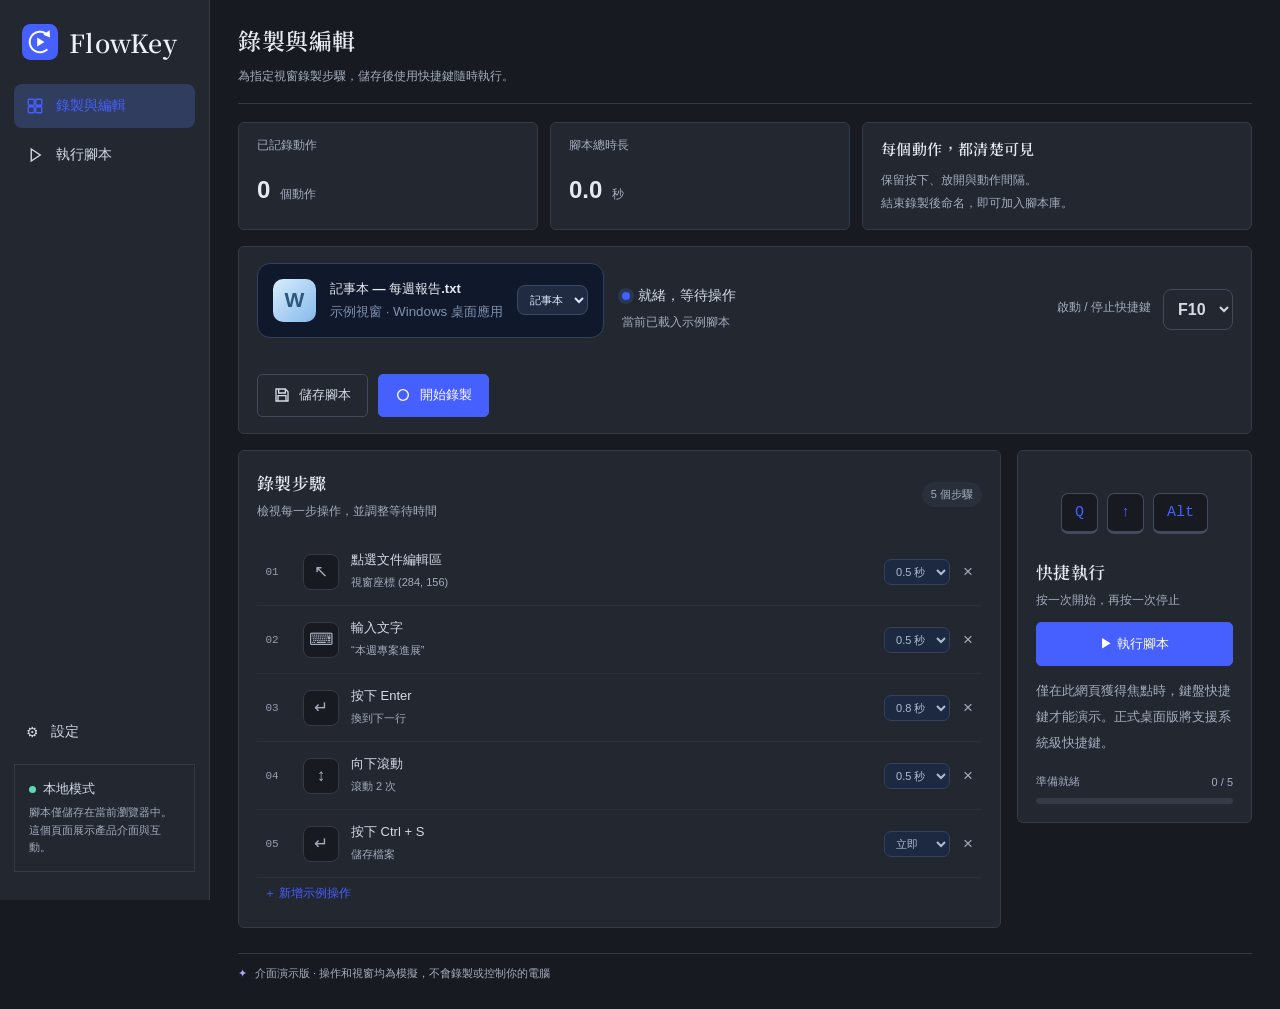
==== commit 4dc17597: "Use a compact dark desktop interface without application badges" ====
--- a/index.html
+++ b/index.html
@@ -47,7 +47,7 @@
 <div class="sidebar-bottom"><strong><span class="dot"></span>本地模式</strong>腳本僅儲存在當前瀏覽器中。這個頁面展示產品介面與互動。</div>
 </aside>
 <main>
-<div class="topbar"><div class="breadcrumb">工作空間  /  <strong id="workspace-breadcrumb">腳本工作臺</strong></div><div class="top-actions"><span class="demo-badge">INTERACTIVE DEMO</span><span class="avatar">FK</span></div></div>
+<div class="topbar"><div class="breadcrumb">工作空間  /  <strong id="workspace-breadcrumb">腳本工作臺</strong></div></div>
 <div id="workspace-view"><div class="title-row">
 <div><p class="eyebrow">AUTOMATION WORKSPACE</p><h1>錄製與編輯</h1><p class="subtitle" id="recording-subtitle">為指定視窗錄製步驟，儲存後使用快捷鍵隨時執行。</p></div>
 </div>
--- a/desktop-ui.css
+++ b/desktop-ui.css
@@ -1,18 +1,30 @@
-:root{color:#1d2939;background:#f9fafb;--accent:#465fff;--line:#eaecf0;--muted:#667085}
-.app{background:#f9fafb;grid-template-columns:240px minmax(0,1fr)}.sidebar{background:#fff;border-right:1px solid var(--line);padding:30px 20px;height:100vh;position:sticky;top:0;width:auto}
-.brand{color:#101828;padding:0 8px 36px}.nav-caption{color:#98a2b3;font-weight:500;letter-spacing:1px}.nav button{color:#344054;border-radius:8px;padding:13px 12px;font-weight:500}.nav button.active{background:#ecf3ff;color:var(--accent);font-weight:600}.nav button:hover{background:#f2f4f7;color:var(--accent)}.sidebar-bottom{background:#f9fafb;border-color:var(--line);color:var(--muted);font-size:11px}.sidebar-bottom strong{color:#344054}
-main{margin:0 auto;max-width:none;padding:0 28px 28px;min-width:0}.topbar{background:white;margin:0 -28px 28px;padding:0 28px;height:80px;border-bottom:1px solid var(--line);color:var(--muted)}.breadcrumb strong{color:#344054}.demo-badge{background:#f9fafb;border-color:var(--line);color:#667085;font-weight:500}.avatar{display:none}.eyebrow{display:none}.title-row{margin-bottom:24px;align-items:center}h1{font-size:27px;letter-spacing:0}.subtitle{color:var(--muted);font-size:13px;line-height:1.8}
-.card{background:#fff;border:1px solid var(--line);border-radius:16px;box-shadow:0 1px 2px #10182803}.card.pad,.timeline{padding:24px}.card-title{font-size:17px;color:#1d2939}.card-note,.card-label{color:var(--muted);line-height:1.7;font-weight:400}.card-label{letter-spacing:0}.button{height:43px;border-radius:8px;background:#fff;border-color:#d0d5dd;color:#344054;box-shadow:0 1px 2px #1018280d;font-weight:500}.button:hover{background:#f9fafb;border-color:#98a2b3;transform:none}.button.primary{background:var(--accent);border-color:var(--accent);color:#fff;box-shadow:none}.button.primary:hover{background:#3641f5}.button.danger{background:#b42318;color:#fff;border-color:#b42318}.muted-link{color:var(--accent)}
-.record-overview{display:grid;grid-template-columns:1fr 1fr 1.3fr;gap:22px;margin-bottom:24px}.metric-card{padding:22px 24px;display:grid;gap:12px}.metric-label{font-size:12px;color:var(--muted)}.metric-card strong{font-size:30px;font-weight:600;color:#1d2939}.metric-unit{font-size:12px;color:var(--muted);margin-left:10px}.metric-info{padding:22px 24px}.metric-info p{font-size:12px;line-height:1.9;color:var(--muted);margin:8px 0 0}.metric-info h2{margin:0;font-size:17px}
-.record-controls{display:flex;align-items:center;gap:18px;margin-bottom:24px;padding:20px 24px!important;flex-wrap:wrap}.record-controls>.card-header{display:none}.status-strip{background:transparent;border:0;padding:0;flex:1;min-width:180px;display:block;color:var(--muted)}.state-label{color:#344054;margin-bottom:8px;font-size:14px}.status-strip #status-hint{font-size:12px;line-height:1.6;display:block}.pulse{background:var(--accent);box-shadow:0 0 0 4px #eef4ff}.record-controls .title-actions{margin:0}.record-controls .hotkey-box{margin:0;padding:0;border:0;background:none;gap:12px;width:auto}.record-controls .hotkey-symbol,.record-controls .hotkey-copy strong{display:none}.record-controls .hotkey-copy small{font-size:12px;color:var(--muted)}.hotkey-box select{background:#fff;border:1px solid #d0d5dd;border-radius:8px;color:#344054;padding:10px}.record-controls #recording-access-warning{flex-basis:100%;color:#b54708!important}
-.content{grid-template-columns:minmax(0,1fr) 280px;align-items:start;gap:24px}.content .timeline{margin-top:0!important}.record-help .hotkey-box{display:none}.record-help .help{font-size:13px;color:var(--muted);line-height:2}.record-help .card-header{margin-bottom:12px}.record-help .card-label{display:none}.keyboard-art{display:flex;justify-content:center;gap:9px;padding:24px 0}.keyboard-art kbd{padding:10px 13px;border:1px solid #d0d5dd;border-bottom-width:3px;border-radius:7px;color:var(--accent);font:15px Consolas,monospace;background:#f9fafb}
-.step-count{background:#f2f4f7;color:#667085;font-weight:500}.steps{max-height:440px;padding:0}.step,.execution-steps .step{grid-template-columns:30px 36px minmax(0,1fr) auto;min-height:68px;border:0;border-bottom:1px solid #f2f4f7;border-radius:0;padding:10px 4px;margin:0;gap:12px}.step:before{display:none}.step-number{background:transparent;color:#98a2b3;border:0;font:11px Consolas,monospace}.step-icon{background:#f9fafb;border:1px solid #eaecf0;border-radius:8px;color:#667085}.step-copy strong{font-weight:500;font-size:13px;color:#344054}.step-copy small{color:#667085;line-height:1.7}.step-tools{gap:8px}.step-tools .step-interval,.execution-delay{color:#667085;font-size:11px}.step-tools:has(input:not([hidden])) .step-interval{display:none}.step-tools input{color:#344054;border:1px solid #d0d5dd;background:#fff;border-radius:7px;padding:7px}.step-delete{color:#667085;background:transparent}.execution-steps .step.current{background:#eef4ff;border-color:#c7d7fe;box-shadow:inset 3px 0 #465fff}.execution-steps .step.current .step-copy strong{color:#3641f5}.step.current .step-number{color:#465fff;background:#eef4ff}.empty{color:#667085;background:#f9fafb;border-color:#eaecf0;line-height:1.9}
-.execution-layout{display:grid;grid-template-columns:205px minmax(280px,1fr) 292px;gap:22px;align-items:start}.execution-main{min-width:0}.sidebar-library{margin:0;padding:20px 12px;background:#fff;border:1px solid var(--line);border-radius:16px;align-self:stretch}.library-title{color:#344054;font-size:13px;font-weight:600;padding:4px 8px 18px}.saved-script{color:#344054;padding:16px 12px}.saved-script.active{background:#eef4ff;border-color:#c7d7fe;color:var(--accent)}.saved-script:hover{background:#f9fafb;color:#344054}.saved-script small{color:#667085;font-size:11px;line-height:1.7}.saved-script strong{font-size:13px;white-space:normal;overflow-wrap:anywhere}.saved-scripts{max-height:560px}.library-actions{border-top:1px solid var(--line);margin-top:20px;padding-top:16px}.library-actions button{color:#667085}.library-empty{color:#667085}.execution-controls{display:flex;flex-direction:column;gap:20px;min-width:0}.execution-controls .button{width:100%;margin-top:20px}.execution-controls .card-label{display:none}.execution-plan .mode-grid{gap:5px;background:#f2f4f7;padding:4px;border-radius:8px;grid-template-columns:repeat(3,1fr)}.execution-plan .mode-choice{padding:10px 3px;min-height:0;border:0;background:none;text-align:center;border-radius:5px}.execution-plan .mode-choice strong{font-size:11px;margin:0}.execution-plan .mode-choice small{display:none}.execution-plan .mode-choice input{position:absolute;opacity:0;width:1px;height:1px}.execution-plan .mode-choice:focus-within{outline:2px solid var(--accent)}.execution-plan .mode-choice:has(input:checked){background:#fff;box-shadow:0 1px 3px #10182814}.mode-choice strong{color:#344054}.execution-fields{grid-template-columns:1fr;gap:12px}.execution-fields label{display:flex;justify-content:space-between;align-items:center;color:#667085;font-size:12px}.execution-fields input{width:90px;margin:0;background:#fff;color:#344054;border-color:#d0d5dd}.execution-summary{background:#f9fafb;color:#667085;border-color:var(--line);font-size:12px}.execution-script{background:#f9fafb;border-color:var(--line)}.execution-script small,.execution-message,.help{color:#667085;line-height:1.8}.execution-hotkey,.execution-window-picker select{background:#fff;border:1px solid #d0d5dd;color:#344054}.optional-target summary{color:var(--accent)}.cycle-status{background:#f9fafb;color:#667085;border:1px solid var(--line)}.cycle-status strong{color:#344054}.progress{color:#667085}.track{background:#eaecf0}.track>div{background:var(--accent)}.current-action{background:#eef4ff;border-color:#d1e0ff;border-radius:10px}.current-action strong{color:#3641f5}
-.settings-grid{display:grid;grid-template-columns:minmax(0,1fr) 300px;gap:24px}.settings-summary{align-self:start}.settings-summary h2{font-size:18px;margin:0 0 14px}.settings-summary #flow-preview{font-size:13px;line-height:2.2;color:#344054}.settings-summary .card-note{margin-top:20px}.settings-summary .execution-summary{border:0;background:none;padding:0;margin:0!important}.settings-summary .execution-summary>strong{display:none}.settings-grid>.card{padding:28px}.settings-grid .mode-grid{gap:14px;margin:18px 0 24px}.mode-choice{background:#fff;border:1px solid #eaecf0;border-radius:10px;padding:20px;min-height:100px}.mode-choice:has(input:checked){background:#f5f8ff;border-color:#8098f9;box-shadow:none}.mode-choice input{accent-color:var(--accent)}.mode-choice small{color:#667085;line-height:1.8}.settings-grid #flow-target-panel{margin-bottom:24px}.settings-grid #flow-save-status{color:#027a48}.footer-note{color:#98a2b3}.toast{background:#1d2939;color:white;border:0}.recording-name-dialog{background:#fff;border:1px solid #eaecf0;color:#1d2939;box-shadow:0 24px 70px #10182833}.recording-name-dialog::backdrop{background:#10182866}.recording-name-dialog p{color:#667085}.recording-name-dialog input{background:#fff;color:#344054;border-color:#d0d5dd}.naming-error{color:#b42318!important}
+:root{color:#e5e9f0;background:#171a20;--accent:#465fff;--line:#343a46;--muted:#a4adbd}
+.app{background:#171a20;grid-template-columns:240px minmax(0,1fr)}.sidebar{background:#222730;border-right:1px solid var(--line);padding:30px 20px;height:100vh;position:sticky;top:0;width:auto}
+.brand{color:#edf1f7;padding:0 8px 36px}.nav-caption{color:#929dae;font-weight:500;letter-spacing:1px}.nav button{color:#d4dbe7;border-radius:8px;padding:13px 12px;font-weight:500}.nav button.active{background:#303d5f;color:var(--accent);font-weight:600}.nav button:hover{background:#2a303b;color:var(--accent)}.sidebar-bottom{background:#171a20;border-color:var(--line);color:var(--muted);font-size:11px}.sidebar-bottom strong{color:#d4dbe7}
+main{margin:0 auto;max-width:none;padding:0 28px 28px;min-width:0}.topbar{background:white;margin:0 -28px 28px;padding:0 28px;height:80px;border-bottom:1px solid var(--line);color:var(--muted)}.breadcrumb strong{color:#d4dbe7}.demo-badge{background:#171a20;border-color:var(--line);color:#a4adbd;font-weight:500}.avatar{display:none}.eyebrow{display:none}.title-row{margin-bottom:24px;align-items:center}h1{font-size:27px;letter-spacing:0}.subtitle{color:var(--muted);font-size:13px;line-height:1.8}
+.card{background:#222730;border:1px solid var(--line);border-radius:16px;box-shadow:0 1px 2px #10182803}.card.pad,.timeline{padding:24px}.card-title{font-size:17px;color:#e5e9f0}.card-note,.card-label{color:var(--muted);line-height:1.7;font-weight:400}.card-label{letter-spacing:0}.button{height:43px;border-radius:8px;background:#222730;border-color:#414b5b;color:#d4dbe7;box-shadow:0 1px 2px #1018280d;font-weight:500}.button:hover{background:#171a20;border-color:#929dae;transform:none}.button.primary{background:var(--accent);border-color:var(--accent);color:#222730;box-shadow:none}.button.primary:hover{background:#a7b9ff}.button.danger{background:#b42318;color:#222730;border-color:#b42318}.muted-link{color:var(--accent)}
+.record-overview{display:grid;grid-template-columns:1fr 1fr 1.3fr;gap:22px;margin-bottom:24px}.metric-card{padding:22px 24px;display:grid;gap:12px}.metric-label{font-size:12px;color:var(--muted)}.metric-card strong{font-size:30px;font-weight:600;color:#e5e9f0}.metric-unit{font-size:12px;color:var(--muted);margin-left:10px}.metric-info{padding:22px 24px}.metric-info p{font-size:12px;line-height:1.9;color:var(--muted);margin:8px 0 0}.metric-info h2{margin:0;font-size:17px}
+.record-controls{display:flex;align-items:center;gap:18px;margin-bottom:24px;padding:20px 24px!important;flex-wrap:wrap}.record-controls>.card-header{display:none}.status-strip{background:transparent;border:0;padding:0;flex:1;min-width:180px;display:block;color:var(--muted)}.state-label{color:#d4dbe7;margin-bottom:8px;font-size:14px}.status-strip #status-hint{font-size:12px;line-height:1.6;display:block}.pulse{background:var(--accent);box-shadow:0 0 0 4px #293754}.record-controls .title-actions{margin:0}.record-controls .hotkey-box{margin:0;padding:0;border:0;background:none;gap:12px;width:auto}.record-controls .hotkey-symbol,.record-controls .hotkey-copy strong{display:none}.record-controls .hotkey-copy small{font-size:12px;color:var(--muted)}.hotkey-box select{background:#222730;border:1px solid #414b5b;border-radius:8px;color:#d4dbe7;padding:10px}.record-controls #recording-access-warning{flex-basis:100%;color:#f1bc74!important}
+.content{grid-template-columns:minmax(0,1fr) 280px;align-items:start;gap:24px}.content .timeline{margin-top:0!important}.record-help .hotkey-box{display:none}.record-help .help{font-size:13px;color:var(--muted);line-height:2}.record-help .card-header{margin-bottom:12px}.record-help .card-label{display:none}.keyboard-art{display:flex;justify-content:center;gap:9px;padding:24px 0}.keyboard-art kbd{padding:10px 13px;border:1px solid #414b5b;border-bottom-width:3px;border-radius:7px;color:var(--accent);font:15px Consolas,monospace;background:#171a20}
+.step-count{background:#2a303b;color:#a4adbd;font-weight:500}.steps{max-height:440px;padding:0}.step,.execution-steps .step{grid-template-columns:30px 36px minmax(0,1fr) auto;min-height:68px;border:0;border-bottom:1px solid #2a303b;border-radius:0;padding:10px 4px;margin:0;gap:12px}.step:before{display:none}.step-number{background:transparent;color:#929dae;border:0;font:11px Consolas,monospace}.step-icon{background:#171a20;border:1px solid #343a46;border-radius:8px;color:#a4adbd}.step-copy strong{font-weight:500;font-size:13px;color:#d4dbe7}.step-copy small{color:#a4adbd;line-height:1.7}.step-tools{gap:8px}.step-tools .step-interval,.execution-delay{color:#a4adbd;font-size:11px}.step-tools:has(input:not([hidden])) .step-interval{display:none}.step-tools input{color:#d4dbe7;border:1px solid #414b5b;background:#222730;border-radius:7px;padding:7px}.step-delete{color:#a4adbd;background:transparent}.execution-steps .step.current{background:#293754;border-color:#50628b;box-shadow:inset 3px 0 #465fff}.execution-steps .step.current .step-copy strong{color:#a7b9ff}.step.current .step-number{color:#465fff;background:#293754}.empty{color:#a4adbd;background:#171a20;border-color:#343a46;line-height:1.9}
+.execution-layout{display:grid;grid-template-columns:205px minmax(280px,1fr) 292px;gap:22px;align-items:start}.execution-main{min-width:0}.sidebar-library{margin:0;padding:20px 12px;background:#222730;border:1px solid var(--line);border-radius:16px;align-self:stretch}.library-title{color:#d4dbe7;font-size:13px;font-weight:600;padding:4px 8px 18px}.saved-script{color:#d4dbe7;padding:16px 12px}.saved-script.active{background:#293754;border-color:#50628b;color:var(--accent)}.saved-script:hover{background:#171a20;color:#d4dbe7}.saved-script small{color:#a4adbd;font-size:11px;line-height:1.7}.saved-script strong{font-size:13px;white-space:normal;overflow-wrap:anywhere}.saved-scripts{max-height:560px}.library-actions{border-top:1px solid var(--line);margin-top:20px;padding-top:16px}.library-actions button{color:#a4adbd}.library-empty{color:#a4adbd}.execution-controls{display:flex;flex-direction:column;gap:20px;min-width:0}.execution-controls .button{width:100%;margin-top:20px}.execution-controls .card-label{display:none}.execution-plan .mode-grid{gap:5px;background:#2a303b;padding:4px;border-radius:8px;grid-template-columns:repeat(3,1fr)}.execution-plan .mode-choice{padding:10px 3px;min-height:0;border:0;background:none;text-align:center;border-radius:5px}.execution-plan .mode-choice strong{font-size:11px;margin:0}.execution-plan .mode-choice small{display:none}.execution-plan .mode-choice input{position:absolute;opacity:0;width:1px;height:1px}.execution-plan .mode-choice:focus-within{outline:2px solid var(--accent)}.execution-plan .mode-choice:has(input:checked){background:#222730;box-shadow:0 1px 3px #10182814}.mode-choice strong{color:#d4dbe7}.execution-fields{grid-template-columns:1fr;gap:12px}.execution-fields label{display:flex;justify-content:space-between;align-items:center;color:#a4adbd;font-size:12px}.execution-fields input{width:90px;margin:0;background:#222730;color:#d4dbe7;border-color:#414b5b}.execution-summary{background:#171a20;color:#a4adbd;border-color:var(--line);font-size:12px}.execution-script{background:#171a20;border-color:var(--line)}.execution-script small,.execution-message,.help{color:#a4adbd;line-height:1.8}.execution-hotkey,.execution-window-picker select{background:#222730;border:1px solid #414b5b;color:#d4dbe7}.optional-target summary{color:var(--accent)}.cycle-status{background:#171a20;color:#a4adbd;border:1px solid var(--line)}.cycle-status strong{color:#d4dbe7}.progress{color:#a4adbd}.track{background:#343a46}.track>div{background:var(--accent)}.current-action{background:#293754;border-color:#455b83;border-radius:10px}.current-action strong{color:#a7b9ff}
+.settings-grid{display:grid;grid-template-columns:minmax(0,1fr) 300px;gap:24px}.settings-summary{align-self:start}.settings-summary h2{font-size:18px;margin:0 0 14px}.settings-summary #flow-preview{font-size:13px;line-height:2.2;color:#d4dbe7}.settings-summary .card-note{margin-top:20px}.settings-summary .execution-summary{border:0;background:none;padding:0;margin:0!important}.settings-summary .execution-summary>strong{display:none}.settings-grid>.card{padding:28px}.settings-grid .mode-grid{gap:14px;margin:18px 0 24px}.mode-choice{background:#222730;border:1px solid #343a46;border-radius:10px;padding:20px;min-height:100px}.mode-choice:has(input:checked){background:#293754;border-color:#829cff;box-shadow:none}.mode-choice input{accent-color:var(--accent)}.mode-choice small{color:#a4adbd;line-height:1.8}.settings-grid #flow-target-panel{margin-bottom:24px}.settings-grid #flow-save-status{color:#80d4af}.footer-note{color:#929dae}.toast{background:#e5e9f0;color:white;border:0}.recording-name-dialog{background:#222730;border:1px solid #343a46;color:#e5e9f0;box-shadow:0 24px 70px #10182833}.recording-name-dialog::backdrop{background:#10182866}.recording-name-dialog p{color:#a4adbd}.recording-name-dialog input{background:#222730;color:#d4dbe7;border-color:#414b5b}.naming-error{color:#b42318!important}
 @media(max-width:1350px){.app{grid-template-columns:210px minmax(0,1fr)}.sidebar{padding:28px 14px}.execution-layout{grid-template-columns:180px minmax(0,1fr)}.execution-controls{grid-column:1/-1;display:grid;grid-template-columns:1fr 1fr}.settings-grid{grid-template-columns:1fr}.settings-summary{display:block}.content{grid-template-columns:minmax(0,1fr) 235px}.metric-info h2{font-size:15px}}
 @media(max-width:1050px){main{padding:0 22px 24px}.topbar{margin:0 -22px 24px;padding:0 22px}.content{grid-template-columns:1fr}.record-help{display:none}.record-overview{grid-template-columns:1fr 1fr}.metric-info{display:none}.sidebar-bottom{display:block}.record-controls .title-actions{margin-left:auto}}
 @media(max-width:650px){.app{display:block}.sidebar{position:static;height:auto;padding:16px;border-bottom:1px solid var(--line)}.sidebar-settings{margin:0;padding:0}.sidebar-bottom,.nav-caption{display:none}.sidebar .nav{display:flex;flex-direction:row}.brand{padding:0 0 16px}.topbar{display:flex;height:60px;margin-bottom:20px}main{padding:0 16px 24px}.topbar{margin-left:-16px;margin-right:-16px;padding:0 16px}.record-overview{gap:12px}.metric-card{padding:18px}.record-controls{padding:18px!important}.content,.execution-layout,.execution-controls,.settings-grid{grid-template-columns:1fr}.execution-controls{grid-column:auto}.sidebar-library{display:block}.saved-scripts{max-height:180px}.settings-grid .mode-grid{grid-template-columns:1fr!important}.step,.execution-steps .step{grid-template-columns:24px minmax(0,1fr) auto;gap:8px}.step-icon{display:none}.step-copy strong{max-width:none}.card.pad,.timeline{padding:18px}.title-row{display:block}.record-controls .title-actions{margin:0}.settings-grid>.card{padding:20px}}
 
-.step:nth-child(3n) .step-icon,.step:nth-child(4n) .step-icon{background:#f9fafb;color:#667085}
+.step:nth-child(3n) .step-icon,.step:nth-child(4n) .step-icon{background:#171a20;color:#a4adbd}
 .execution-controls{gap:0;overflow:hidden}.execution-controls>.card{border:0;border-radius:0;box-shadow:none;padding:20px}.execution-controls>.play-panel{border-top:1px solid var(--line)}.execution-controls .card-header{margin-bottom:12px}.execution-controls .execution-summary{padding:10px;margin-top:12px;font-size:11px}.execution-controls .execution-hotkey{margin:0 0 14px}.execution-controls .help{font-size:11px}.execution-controls .execution-message{margin-top:8px;font-size:11px}.execution-progress-card .cycle-status{background:none;border:0;padding:0;margin:0}.execution-progress-card .cycle-status strong{display:inline;margin-left:10px;font-size:14px}.execution-controls .mode-grid{margin-bottom:16px}.execution-controls .card-title{font-size:16px}
 @media(min-width:1101px) and (max-width:1350px){.execution-layout{grid-template-columns:160px minmax(230px,1fr) 265px;gap:16px}.execution-controls{grid-column:auto;display:flex;flex-direction:column}.execution-layout .timeline{padding:18px}.execution-steps .step{grid-template-columns:24px minmax(0,1fr) auto;gap:8px}.execution-steps .step-icon{display:none}}
+
+/* Compact desktop workspace: charcoal surfaces, tool panels and a quiet status bar. */
+:root{color-scheme:dark}body{background:#171a20}.app{min-height:100vh}.topbar{display:none!important}
+main{padding-top:24px}.sidebar{padding-top:24px}.brand{padding-bottom:24px}.nav-caption{display:none}
+.card,.sidebar-library,.recording-name-dialog{border-radius:6px;box-shadow:none}.button,.mode-choice,.saved-script{border-radius:5px;box-shadow:none}
+.title-row{padding-bottom:16px;margin-bottom:18px;border-bottom:1px solid var(--line)}h1{font-size:23px}.subtitle{font-size:12px}
+.record-overview{gap:12px;margin-bottom:16px}.metric-card,.metric-info{padding:14px 18px}.metric-card strong{font-size:24px}
+.record-controls{padding:16px 18px!important;margin-bottom:16px}.card.pad,.timeline{padding:18px}.content,.execution-layout,.settings-grid{gap:16px}
+.button.primary,.button.danger{color:#fff}.button.primary:hover{background:#586ce5;border-color:#586ce5}.toast{background:#303846;color:#edf1f7;border:1px solid #4a5669}
+.step-copy small,.footer-note{color:#a4adbd}.footer-note{border-top:1px solid var(--line);padding-top:12px}.sidebar-bottom{background:transparent;border-radius:0}
+.recording-name-dialog::backdrop{background:#0009}.naming-error{color:#ff9f96!important}input,select,button{color-scheme:dark}
+@media(max-width:650px){main{padding-top:20px}}
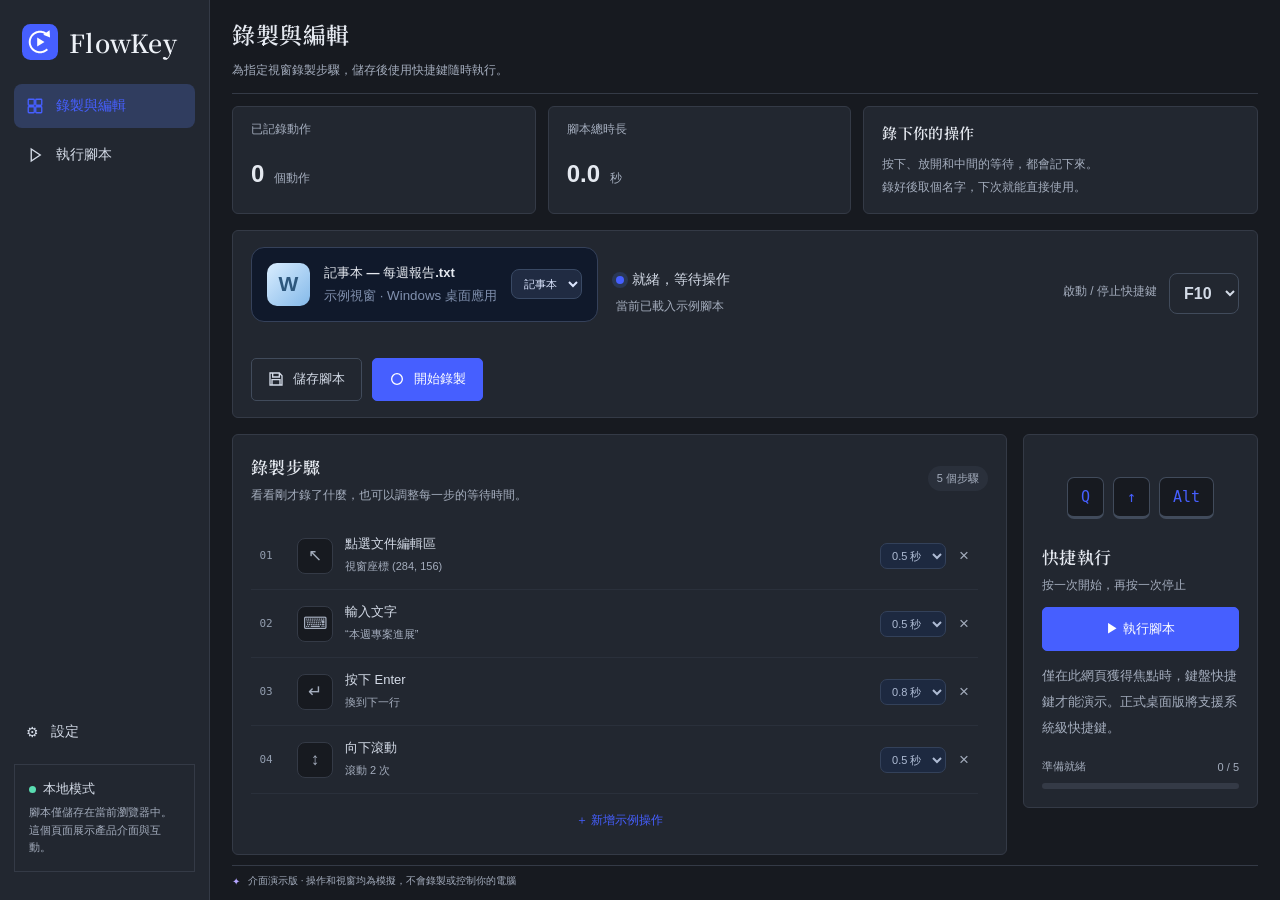
==== commit 4312832d: "Unify dark dialogs and rewrite interface copy in natural Traditional Chinese" ====
--- a/index.html
+++ b/index.html
@@ -51,16 +51,16 @@
 <div id="workspace-view"><div class="title-row">
 <div><p class="eyebrow">AUTOMATION WORKSPACE</p><h1>錄製與編輯</h1><p class="subtitle" id="recording-subtitle">為指定視窗錄製步驟，儲存後使用快捷鍵隨時執行。</p></div>
 </div>
-<div aria-label="錄製概覽" class="record-overview"><div class="card metric-card"><span class="metric-label">已記錄動作</span><div><strong id="record-total">0</strong><span class="metric-unit">個動作</span></div></div><div class="card metric-card"><span class="metric-label">腳本總時長</span><div><strong id="record-seconds">0.0</strong><span class="metric-unit">秒</span></div></div><div class="card metric-info"><h2>每個動作，都清楚可見</h2><p>保留按下、放開與動作間隔。<br/>結束錄製後命名，即可加入腳本庫。</p></div></div><section aria-labelledby="target-title" class="card pad record-controls">
+<div aria-label="錄製概覽" class="record-overview"><div class="card metric-card"><span class="metric-label">已記錄動作</span><div><strong id="record-total">0</strong><span class="metric-unit">個動作</span></div></div><div class="card metric-card"><span class="metric-label">腳本總時長</span><div><strong id="record-seconds">0.0</strong><span class="metric-unit">秒</span></div></div><div class="card metric-info"><h2>錄下你的操作</h2><p>按下、放開和中間的等待，都會記下來。<br/>錄好後取個名字，下次就能直接使用。</p></div></div><section aria-labelledby="target-title" class="card pad record-controls">
 <div class="card-header"><div><h2 class="card-title" id="target-title">目標視窗</h2><p class="card-note" id="recording-target-note">腳本只會在選定視窗處於前臺時執行</p></div><span class="card-label">01 / 目標</span></div>
 <div class="recording-target-config" hidden="" id="recording-target-config"><label for="recording-window-title">要錄製的視窗名稱</label><input aria-describedby="recording-window-hint" autocomplete="off" id="recording-window-title" list="recording-window-options" maxlength="1024" placeholder="輸入或選擇完整視窗名稱" type="text"/><datalist id="recording-window-options"></datalist><small id="recording-window-hint">名稱須與視窗標題完全一致（包括空格和標點）。設定後切到該視窗，按快捷鍵開始或結束錄製。</small></div>
 <div class="window-card" id="recording-window-card"><div aria-hidden="true" class="window-icon">W</div><div class="window-meta"><strong id="window-name">記事本 — 每週報告.txt</strong><small>示例視窗 · Windows 桌面應用</small></div><select aria-label="選擇示例視窗" id="window-select"><option value="記事本 — 每週報告.txt">記事本</option><option value="瀏覽器 — 工作臺">瀏覽器</option><option value="Excel — 任務清單.xlsx">Excel</option></select><button class="muted-link" hidden="" id="refresh-windows" type="button">重新整理</button></div>
 <div hidden="" id="script-name-row" style="margin-bottom:16px;color:#9ba9c2;font-size:12px"><label for="script-name">腳本名稱</label> <input id="script-name" maxlength="100" style="margin-left:10px;background:#202b42;color:#eaf0ff;border:1px solid #394964;border-radius:8px;padding:6px 9px"/></div>
-<p hidden="" id="recording-access-warning" role="alert"></p><div class="status-strip"><div class="state-label"><span class="pulse" id="status-dot"></span><span id="status-text">就緒，等待操作</span></div><span id="status-hint">當前已載入示例腳本</span></div>
+<p hidden="" id="recording-access-warning" role="alert"></p><div class="status-strip"><div class="state-label"><span class="pulse" id="status-dot"></span><span id="status-text">準備好了</span></div><span id="status-hint">當前已載入示例腳本</span></div>
 <div class="hotkey-box"><div class="hotkey-symbol">⌨</div><div class="hotkey-copy"><small>啟動 / 停止快捷鍵</small><strong>自定義快捷鍵</strong></div><select aria-label="選擇執行快捷鍵" id="hotkey-select"><option>F10</option><option>F12</option><option>F8</option><option>F9</option></select></div><div class="title-actions"><button class="button" hidden="" id="new-editor-script" type="button">＋ 新建腳本</button><button class="button" hidden="" id="load-button" type="button">重新載入</button><button class="button" id="save-button" type="button"><svg viewbox="0 0 24 24"><path d="M5 3h12l4 4v14H3V3h2Zm2 0v6h10V3M6 21v-8h12v8"></path></svg>儲存腳本</button><button class="button" hidden="" id="restart-admin" type="button">以管理員模式重新開啟</button><button class="button" hidden="" id="finish-button" type="button">結束錄製</button><button class="button" hidden="" id="pause-button" type="button">暫停錄製</button><button class="button primary" id="record-button" type="button"><svg viewbox="0 0 24 24"><circle cx="12" cy="12" r="8"></circle></svg><span>開始錄製</span></button></div></section><div class="content">
 <div>
 <section aria-labelledby="steps-title" class="card timeline" style="margin-top:20px">
-<div class="timeline-top"><div><h2 class="card-title" id="steps-title">錄製步驟</h2><p class="card-note">檢視每一步操作，並調整等待時間</p></div><span class="step-count" id="step-count">0 個步驟</span></div>
+<div class="timeline-top"><div><h2 class="card-title" id="steps-title">錄製步驟</h2><p class="card-note">看看剛才錄了什麼，也可以調整每一步的等待時間。</p></div><span class="step-count" id="step-count">0 個步驟</span></div>
 <div aria-live="polite" class="steps" id="steps"></div>
 <button class="muted-link" id="add-step" type="button">＋ 新增示例操作</button><button class="muted-link" hidden="" id="add-text" type="button">＋ 新增文字步驟</button>
 </section>
@@ -74,7 +74,7 @@
 </div>
 </div></div>
 <div hidden="" id="execution-view">
-<div class="title-row"><div><p class="eyebrow">RUN WORKSPACE</p><h1>執行腳本</h1><p class="subtitle">從左側選擇腳本，在目標視窗按快捷鍵啟動；每個執行步驟都會即時高亮。</p></div><div class="title-actions"></div></div>
+<div class="title-row"><div><p class="eyebrow">RUN WORKSPACE</p><h1>執行腳本</h1><p class="subtitle">選好腳本就能開始，正在執行的步驟會標示在下方。</p></div><div class="title-actions"></div></div>
 <div class="execution-layout"><div class="sidebar-library" hidden="" id="sidebar-library"><div class="library-title"><span>已儲存腳本</span><span id="library-count">0</span></div><div class="saved-scripts" id="saved-scripts"></div><div class="library-actions"><button id="delete-script" type="button">刪除當前腳本</button></div></div>
 <div class="execution-main">
 <section aria-labelledby="execution-steps-title" class="card timeline">
@@ -83,7 +83,7 @@
 <div aria-label="腳本執行步驟" class="steps execution-steps" id="execution-steps"></div>
 </section>
 <section aria-label="執行進度" class="card pad execution-progress-card"><div class="cycle-status"><span>當前輪次</span><strong id="cycle-number">—</strong></div><div class="progress"><span id="execution-progress-label">準備就緒</span><span id="execution-progress-fraction">0 / 0</span></div><div class="track"><div id="execution-progress-fill"></div></div></section></div>
-<div class="execution-controls card"><section aria-labelledby="execution-title" class="card pad execution-plan"><div class="card-header"><div><h2 class="card-title" id="execution-title">執行方式</h2><p class="card-note">調整後自動應用於當前腳本</p></div><span class="card-label">執行設定</span></div>
+<div class="execution-controls card"><section aria-labelledby="execution-title" class="card pad execution-plan"><div class="card-header"><div><h2 class="card-title" id="execution-title">執行方式</h2><p class="card-note">改好就會儲存，不用再按確認。</p></div><span class="card-label">執行設定</span></div>
 <div aria-label="執行方式" class="mode-grid" role="radiogroup">
 <label class="mode-choice"><input checked="" id="mode-once" name="execution-mode" type="radio" value="Once"/><strong>只執行一次</strong><small>從第一步到最後一步，完成後停止。</small></label>
 <label class="mode-choice"><input id="mode-count" name="execution-mode" type="radio" value="Count"/><strong>指定次數</strong><small>按設定次數執行，每輪從頭開始。</small></label>
@@ -99,9 +99,9 @@
 </section></div></div>
 </div>
 <section aria-labelledby="settings-title" hidden="" id="settings-view">
-<div class="title-row"><div><p class="eyebrow">PREFERENCES</p><h1 id="settings-title">設定</h1><p class="subtitle">讓腳本按你的習慣開始與結束。設定適用於所有腳本。</p></div></div>
+<div class="title-row"><div><p class="eyebrow">PREFERENCES</p><h1 id="settings-title">設定</h1><p class="subtitle">選擇開始和結束時要停在哪個視窗。這裡的設定會套用到所有腳本。</p></div></div>
 <div class="settings-grid"><section aria-labelledby="flow-title" class="card pad">
-<div class="card-header"><div><h2 class="card-title" id="flow-title">執行時的視窗切換</h2><p class="card-note">分別選擇開始與結束方式，自由組合。</p></div></div>
+<div class="card-header"><div><h2 class="card-title" id="flow-title">執行時的視窗切換</h2><p class="card-note">開始前要切去哪裡，結束後要不要回來，都可以在這裡設定。</p></div></div>
 <h3 class="card-title">開始執行時</h3>
 <div aria-label="開始執行時" class="mode-grid" role="radiogroup" style="grid-template-columns:repeat(2,minmax(0,1fr))">
 <label class="mode-choice"><input checked="" id="flow-manual" name="flow-start" type="radio"/><strong>我來切換視窗</strong><small>按開始執行後等待，切到目標視窗才執行。</small></label>
@@ -113,11 +113,11 @@
 <label class="mode-choice"><input id="flow-return" name="flow-end" type="radio"/><strong>回到 FlowKey</strong><small>檢視執行結果，方便繼續操作。</small></label>
 <label class="mode-choice"><input checked="" id="flow-stay" name="flow-end" type="radio"/><strong>保持當前視窗</strong><small>結束後不切換，繼續使用目標程式。</small></label>
 </div>
-</section><aside class="card pad settings-summary"><h2>你的執行流程</h2><div class="execution-summary" style="margin-top:24px"><strong>你的操作流程</strong><p aria-live="polite" id="flow-preview"></p></div><p class="card-note" id="flow-save-status" role="status"></p><p class="card-note">持續執行會在按停止後按此設定處理。目標視窗關閉或切換失敗時，不會向其他視窗傳送按鍵。</p></aside></div></section>
+</section><aside class="card pad settings-summary"><h2>執行時會這樣進行</h2><div class="execution-summary" style="margin-top:24px"><strong>執行時會這樣進行</strong><p aria-live="polite" id="flow-preview"></p></div><p class="card-note" id="flow-save-status" role="status"></p><p class="card-note">選擇持續執行時，按停止後才會切換視窗。如果找不到目標視窗或切換失敗，腳本就不會開始。</p></aside></div></section>
 <div class="footer-note"><span>✦</span> 介面演示版 · 操作和視窗均為模擬，不會錄製或控制你的電腦</div>
 </main>
 </div>
-<dialog aria-describedby="recording-name-description" aria-labelledby="recording-name-title" class="recording-name-dialog" id="recording-name-dialog"><h2 id="recording-name-title">為錄製腳本命名</h2><p id="recording-name-description">錄製已結束。請輸入腳本名稱並確認，儲存後即可在腳本庫中執行。</p><label for="recording-name-input">腳本名稱</label><input aria-describedby="recording-name-error" autocomplete="off" id="recording-name-input" maxlength="100" placeholder="例如：每日報表填寫" type="text"/><p class="naming-error" id="recording-name-error" role="alert"></p><button class="button primary" id="recording-name-confirm" type="button">確認並儲存</button><button class="muted-link" id="recording-name-discard" type="button">放棄本次錄製</button></dialog>
+<dialog aria-describedby="recording-name-description" aria-labelledby="recording-name-title" class="recording-name-dialog" id="recording-name-dialog"><h2 id="recording-name-title">錄好了，取個名字吧</h2><p id="recording-name-description">取個容易認得的名字。儲存後，你可以在「執行腳本」裡找到它。</p><label for="recording-name-input">腳本名稱</label><input aria-describedby="recording-name-error" autocomplete="off" id="recording-name-input" maxlength="100" placeholder="例如：每日報表填寫" type="text"/><p class="naming-error" id="recording-name-error" role="alert"></p><button class="button primary" id="recording-name-confirm" type="button">儲存腳本</button><button class="muted-link" id="recording-name-discard" type="button">不儲存這次錄製</button></dialog>
 <div aria-live="polite" class="toast" id="toast" role="status"></div>
 <script src="app.js"></script>
 <script src="desktop.js"></script>
--- a/desktop-ui.css
+++ b/desktop-ui.css
@@ -28,3 +28,25 @@
 .step-copy small,.footer-note{color:#a4adbd}.footer-note{border-top:1px solid var(--line);padding-top:12px}.sidebar-bottom{background:transparent;border-radius:0}
 .recording-name-dialog::backdrop{background:#0009}.naming-error{color:#ff9f96!important}input,select,button{color-scheme:dark}
 @media(max-width:650px){main{padding-top:20px}}
+
+/* The window is a fixed workspace; each tool owns its scroll area. */
+html,body{height:100%;overflow:hidden}.app{height:100dvh;min-height:0;overflow:hidden}
+main{height:100%;min-height:0;display:flex;flex-direction:column;overflow:hidden;padding:18px 22px 12px}
+.sidebar{height:100%;min-height:0;overflow:auto}.footer-note{flex:none;margin-top:10px;padding-top:8px;font-size:10px}
+#workspace-view,#execution-view,#settings-view{flex:1;min-height:0;display:flex;flex-direction:column;overflow:hidden}
+.title-row,.record-overview,.record-controls,.timeline-top,.current-action{flex:none}.title-row{margin-bottom:12px;padding-bottom:12px}.title-row .subtitle{margin-top:5px}
+.content,.execution-layout,.settings-grid{flex:1;min-height:0;overflow:hidden;align-items:stretch}
+.content>div:first-child,.execution-main{min-height:0;display:flex;flex-direction:column;overflow:hidden}
+.timeline{min-height:0;flex:1;display:flex;flex-direction:column;overflow:hidden}.steps,.execution-steps{min-height:0;max-height:none;flex:1;overflow-y:auto;overscroll-behavior:contain;scrollbar-gutter:stable}
+.content .right{min-height:0;overflow:auto}.execution-main{gap:12px}.execution-progress-card{flex:none}
+.sidebar-library{min-height:0;display:flex;flex-direction:column;overflow:hidden}.saved-scripts{flex:1;min-height:0;max-height:none;overflow:auto;overscroll-behavior:contain}.library-title,.library-actions{flex:none}
+.execution-controls{min-height:0;overflow-y:auto;overscroll-behavior:contain;display:flex;flex-direction:column;grid-column:auto}.execution-controls>.card{flex:none}
+.settings-grid{grid-template-columns:minmax(0,1fr) 260px}.settings-grid>.card{min-height:0;max-height:100%;overflow-y:auto;overscroll-behavior:contain}.settings-summary{align-self:stretch}
+.execution-layout{grid-template-columns:160px minmax(0,1fr) 260px;gap:12px}
+*{scrollbar-width:thin;scrollbar-color:#535f72 #222730}
+@media(max-width:1100px){.execution-layout{grid-template-columns:135px minmax(0,1fr) 220px}.execution-controls>.card{padding:14px}.execution-layout .timeline{padding:12px}.execution-steps .step{grid-template-columns:22px minmax(0,1fr) auto;gap:6px}.execution-steps .step-icon{display:none}.settings-grid{grid-template-columns:minmax(0,1fr) 210px}.settings-grid>.card{padding:16px}.settings-grid .mode-choice{padding:12px}.app{grid-template-columns:175px minmax(0,1fr)}}
+@media(max-height:720px){.record-overview{gap:10px;margin-bottom:10px}.metric-card{padding:10px 14px;gap:4px}.metric-card strong{font-size:20px}.metric-info{padding:10px 14px}.metric-info p{margin:4px 0 0}.record-controls{margin-bottom:10px;padding:12px 16px!important}.title-row .subtitle{display:none}.timeline-top{margin-bottom:10px}.current-action{padding:10px;margin-bottom:8px}.settings-grid .mode-grid{margin:12px 0}.settings-grid .mode-choice{min-height:80px}}
+
+.steps>.step{flex:none}
+
+.recording-name-dialog{padding:24px;border-color:#535f72;max-height:calc(100dvh - 32px);overflow-y:auto}.recording-name-dialog h2{font-size:20px}.recording-name-dialog p{color:#b8c1d0;line-height:1.85}.recording-name-dialog .muted-link{display:block;margin:16px auto 0;color:#b8c1d0}.recording-name-dialog .button{margin-top:18px}
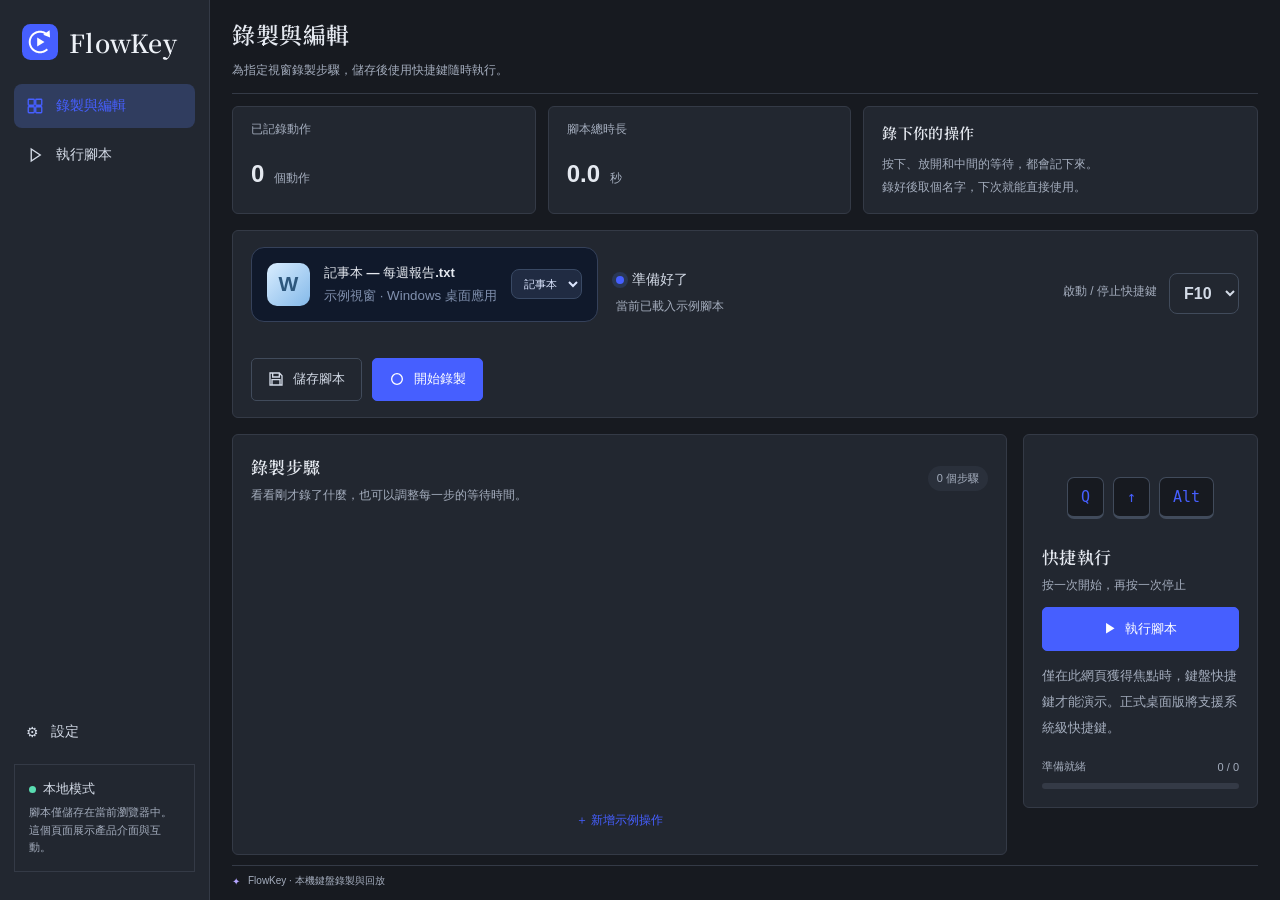
==== commit 5c790a3e: "Remove demo-only browser assets" ====
--- a/index.html
+++ b/index.html
@@ -99,7 +99,7 @@
 </section></div></div>
 </div>
 <section aria-labelledby="settings-title" hidden="" id="settings-view">
-<div class="title-row"><div><p class="eyebrow">PREFERENCES</p><h1 id="settings-title">設定</h1><p class="subtitle">選擇開始和結束時要停在哪個視窗。這裡的設定會套用到所有腳本。</p></div></div>
+<div class="title-row"><div><p class="eyebrow">PREFERENCES</p><h1 id="settings-title">設定</h1><p class="subtitle">調整執行時的視窗切換與結束提示。這裡的設定會套用到所有腳本。</p></div></div>
 <div class="settings-grid"><section aria-labelledby="flow-title" class="card pad">
 <div class="card-header"><div><h2 class="card-title" id="flow-title">執行時的視窗切換</h2><p class="card-note">開始前要切去哪裡，結束後要不要回來，都可以在這裡設定。</p></div></div>
 <h3 class="card-title">開始執行時</h3>
@@ -113,13 +113,25 @@
 <label class="mode-choice"><input id="flow-return" name="flow-end" type="radio"/><strong>回到 FlowKey</strong><small>檢視執行結果，方便繼續操作。</small></label>
 <label class="mode-choice"><input checked="" id="flow-stay" name="flow-end" type="radio"/><strong>保持當前視窗</strong><small>結束後不切換，繼續使用目標程式。</small></label>
 </div>
+<section aria-labelledby="completion-title" class="completion-settings">
+<h2 class="card-title" id="completion-title">執行結果提示</h2>
+<p class="card-note">整段腳本完成後提示一次；手動停止、執行中斷或失敗會顯示不同文字。</p>
+<label class="completion-choice completion-master"><input checked="" id="completion-enabled" type="checkbox"/><span><strong>開啟執行結果提示</strong><small>關閉後，腳本結束時不顯示提示或播放聲音。</small></span></label>
+<div class="completion-options" id="completion-options">
+<label class="completion-choice"><input checked="" id="completion-banner" type="checkbox"/><span><strong>螢幕角落顯示提示</strong><small>不切換目前視窗，短暫顯示結果。</small></span></label>
+<label class="completion-choice"><input checked="" id="completion-sound" type="checkbox"/><span><strong>播放提示音</strong><small>完成時播放聲音；失敗時使用不同聲音。</small></span></label>
+<button class="muted-link completion-preview" id="completion-preview-sound" type="button">試聽提示音</button>
+<label class="completion-choice"><input id="completion-dialog" type="checkbox"/><span><strong>完成時顯示對話框</strong><small>需要按「知道了」才會關閉，並會切換焦點。</small></span></label>
+<label class="completion-choice"><input id="completion-border" type="checkbox"/><span><strong>螢幕邊框亮起</strong><small>在目標螢幕邊緣短暫顯示醒目邊框。</small></span></label>
+<label class="completion-duration" for="completion-duration">提示顯示時間<select id="completion-duration"><option value="2">2 秒</option><option value="4" selected="">4 秒</option><option value="6">6 秒</option><option value="10">10 秒</option></select></label>
+</div>
+</section>
 </section><aside class="card pad settings-summary"><h2>執行時會這樣進行</h2><div class="execution-summary" style="margin-top:24px"><strong>執行時會這樣進行</strong><p aria-live="polite" id="flow-preview"></p></div><p class="card-note" id="flow-save-status" role="status"></p><p class="card-note">選擇持續執行時，按停止後才會切換視窗。如果找不到目標視窗或切換失敗，腳本就不會開始。</p></aside></div></section>
-<div class="footer-note"><span>✦</span> 介面演示版 · 操作和視窗均為模擬，不會錄製或控制你的電腦</div>
+<div class="footer-note"><span>✦</span> FlowKey · 本機鍵盤錄製與回放</div>
 </main>
 </div>
 <dialog aria-describedby="recording-name-description" aria-labelledby="recording-name-title" class="recording-name-dialog" id="recording-name-dialog"><h2 id="recording-name-title">錄好了，取個名字吧</h2><p id="recording-name-description">取個容易認得的名字。儲存後，你可以在「執行腳本」裡找到它。</p><label for="recording-name-input">腳本名稱</label><input aria-describedby="recording-name-error" autocomplete="off" id="recording-name-input" maxlength="100" placeholder="例如：每日報表填寫" type="text"/><p class="naming-error" id="recording-name-error" role="alert"></p><button class="button primary" id="recording-name-confirm" type="button">儲存腳本</button><button class="muted-link" id="recording-name-discard" type="button">不儲存這次錄製</button></dialog>
 <div aria-live="polite" class="toast" id="toast" role="status"></div>
-<script src="app.js"></script>
 <script src="desktop.js"></script>
 </body>
 </html>
--- a/desktop-ui.css
+++ b/desktop-ui.css
@@ -50,3 +50,4 @@
 .steps>.step{flex:none}
 
 .recording-name-dialog{padding:24px;border-color:#535f72;max-height:calc(100dvh - 32px);overflow-y:auto}.recording-name-dialog h2{font-size:20px}.recording-name-dialog p{color:#b8c1d0;line-height:1.85}.recording-name-dialog .muted-link{display:block;margin:16px auto 0;color:#b8c1d0}.recording-name-dialog .button{margin-top:18px}
+.completion-settings{border-top:1px solid #414b5b;margin-top:28px;padding-top:26px}.completion-settings .card-note{margin:8px 0 18px}.completion-options{padding-left:16px}.completion-choice{display:flex;align-items:flex-start;gap:12px;padding:10px 0;color:#d4dbe7;cursor:pointer}.completion-choice input{accent-color:#829cff;margin-top:4px;flex:none}.completion-choice strong,.completion-choice small{display:block}.completion-choice strong{font-size:13px;font-weight:600}.completion-choice small{margin-top:4px;color:#a4adbd;font-size:11px;line-height:1.6}.completion-options:has(input:disabled){opacity:.55}.completion-preview{display:block;margin:0 0 4px 27px}.completion-duration{display:flex;align-items:center;justify-content:space-between;gap:12px;margin:14px 0 0;color:#d4dbe7;font-size:13px}.completion-duration select{background:#222730;border:1px solid #414b5b;color:#d4dbe7;border-radius:5px;padding:7px 10px}
